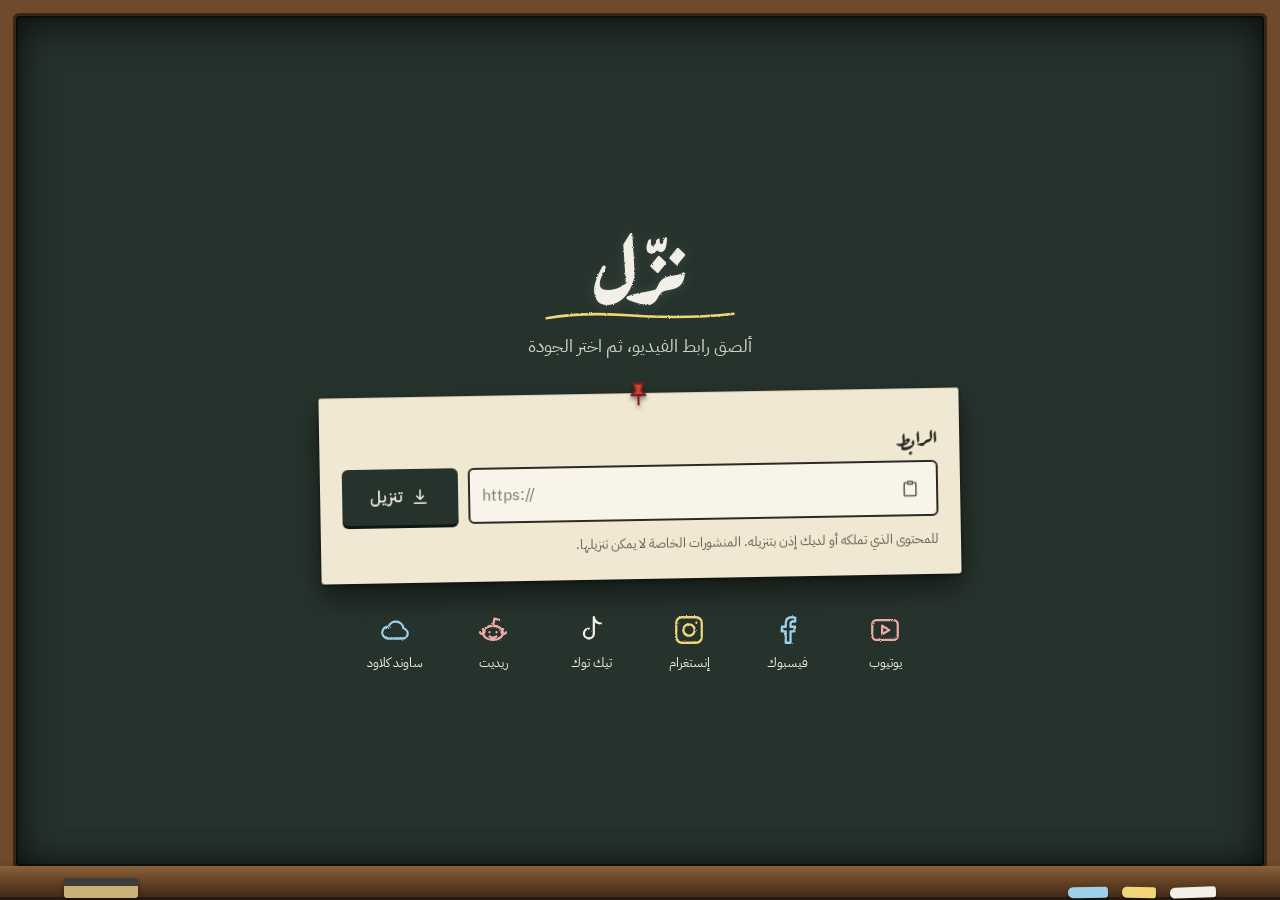
==== public/index.html @ b2c4bce6 "Sync from s - 2026-10-19 12:23:17" ====
<!doctype html>
<html lang="ar" dir="rtl">
<head>
  <meta charset="utf-8">
  <meta name="viewport" content="width=device-width, initial-scale=1, viewport-fit=cover">
  <meta name="theme-color" content="#4a3220">
  <meta name="description" content="ألصق رابط الفيديو واختر الجودة ثم نزّله">
  <title>نزّل — تنزيل الفيديو والصوت من الرابط</title>
  <link rel="preconnect" href="https://fonts.googleapis.com">
  <link rel="preconnect" href="https://fonts.gstatic.com" crossorigin>
  <link rel="stylesheet" href="https://fonts.googleapis.com/css2?family=Aref+Ruqaa:wght@400;700&family=IBM+Plex+Sans+Arabic:wght@400;500;600&display=swap">
  <style>
    :root{
      --wood:#6f4a2b; --wood-dark:#3b2616;
      --slate:#26322c;
      --chalk:#f1efe6; --chalk-dim:#cfd3c8; --yellow:#f2d675; --blue:#9fd0ea; --pink:#f0aaa4;
      --paper:#f0e8d2; --paper-edge:#d9cdb0; --ink:#2b2a24; --ink-soft:#5d5a4d; --rule:#a9c3d6; --margin:#d98b82;
      --title:"Aref Ruqaa","Noto Naskh Arabic","Segoe UI",serif;
      --ui:"IBM Plex Sans Arabic","Segoe UI",Tahoma,system-ui,sans-serif;
    }
    *{box-sizing:border-box}
    html{-webkit-text-size-adjust:100%;overflow-x:clip}
    body{margin:0;max-width:100%;overflow-x:clip;min-height:100vh;min-height:100dvh;color:var(--chalk);font-family:var(--ui);
      background:var(--wood) url(/img/wood.jpg) center/800px repeat;
      padding:env(safe-area-inset-top) env(safe-area-inset-right) env(safe-area-inset-bottom) env(safe-area-inset-left)}
    button,input{font:inherit;color:inherit}
    .ic{width:1.25em;height:1.25em;flex:none;fill:none;stroke:currentColor;stroke-width:1.8;stroke-linecap:round;stroke-linejoin:round}
    .rough{filter:url(#chalk)}
    :focus-visible{outline:3px solid var(--blue);outline-offset:2px}

    /* ---------- the physical board ---------- */
    .frame{display:grid;grid-template-rows:1fr auto;min-height:100vh;min-height:100dvh;padding:16px 16px 0}
    .board{position:relative;display:grid;place-items:center;padding:clamp(24px,5vw,56px) 16px;overflow:hidden;
      border-radius:3px;background:#26322c url(/img/board.jpg) center/cover no-repeat;
      box-shadow:inset 0 0 0 2px rgba(0,0,0,.45),inset 0 10px 40px rgba(0,0,0,.55),inset 0 -6px 30px rgba(0,0,0,.35),0 0 0 3px var(--wood-dark);
      animation:board-in .6s ease-out both}
    .tray{position:relative;display:flex;align-items:flex-end;gap:14px;height:34px;margin:0 -16px;padding:0 5vw 2px;
      background:linear-gradient(#8a6039,#5d3d22 55%,#3b2616),url(/img/wood.jpg);background-blend-mode:multiply;
      box-shadow:0 -3px 0 rgba(0,0,0,.35) inset,0 6px 14px rgba(0,0,0,.45)}
    .chalk-stick{width:46px;height:11px;border-radius:5px 3px 3px 5px;transform:rotate(-2deg);box-shadow:0 2px 3px rgba(0,0,0,.5)}
    .chalk-stick:nth-child(1){background:var(--chalk)} .chalk-stick:nth-child(2){background:var(--yellow);width:34px;transform:rotate(1.5deg)}
    .chalk-stick:nth-child(3){background:var(--blue);width:40px;transform:rotate(-1deg)}
    .eraser{margin-inline-start:auto;width:74px;height:20px;border-radius:3px;background:linear-gradient(#3d3d3a 0 38%,#c9b27a 38%);box-shadow:0 3px 4px rgba(0,0,0,.5)}

    .stage{width:min(760px,100%);display:grid;justify-items:center;gap:clamp(22px,4vw,34px)}

    /* ---------- title: the one orchestrated moment ---------- */
    .title{margin:0;text-align:center;font:700 clamp(54px,11vw,92px)/1.1 var(--title);color:var(--chalk);
      text-shadow:0 0 1px rgba(255,255,255,.6),0 0 14px rgba(241,239,230,.12);animation:board-in .5s .2s ease-out both}
    .underline{display:block;width:min(300px,64%);height:18px;margin:-4px auto 0;color:var(--yellow);overflow:visible}
    .underline path{fill:none;stroke:currentColor;stroke-width:4;stroke-linecap:round;stroke-dasharray:340;stroke-dashoffset:340;animation:write 1s .75s cubic-bezier(.5,0,.2,1) forwards}
    .tagline{margin:6px 0 0;text-align:center;color:var(--chalk-dim);font-size:clamp(15px,2.4vw,18px)}

    /* ---------- index card with the input ---------- */
    .card{position:relative;width:min(640px,100%);padding:30px 22px 24px;color:var(--ink);transform:rotate(-1deg);
      background:var(--paper);
      border-radius:3px;box-shadow:0 1px 0 var(--paper-edge) inset,0 14px 28px rgba(0,0,0,.5),0 2px 4px rgba(0,0,0,.4);
      animation:drop .8s 1.05s cubic-bezier(.2,.9,.3,1.15) both}
    .pin{position:absolute;top:-13px;inset-inline-start:50%;margin-inline-start:-14px;width:28px;height:28px;color:#c9423a;
      filter:drop-shadow(0 3px 2px rgba(0,0,0,.45))}
    .pin .ic{width:28px;height:28px;fill:currentColor;stroke:#7a1f1a}
    .card label{display:block;margin:0 0 8px;font:700 22px var(--title);color:var(--ink)}
    .bar{display:flex;gap:10px;align-items:flex-end}
    .bar .grow{flex:1;min-width:0}
    .field{display:flex;min-width:0;align-items:center;gap:4px;padding:0 6px 0 4px;border:2px solid var(--ink);border-radius:6px;background:rgba(255,255,255,.55)}
    .field:focus-within{border-color:#1d6fa5;box-shadow:0 0 0 3px rgba(29,111,165,.25)}
    .bar[data-state="error"] .field{border-color:#b3261e}
    input{flex:1;min-width:0;height:52px;padding:0 8px;border:0;outline:0;background:transparent;color:var(--ink);direction:ltr;text-align:left;font-size:16px}
    input:focus-visible{outline:0}
    input::placeholder{color:#7b7664}
    .icon-btn{display:grid;place-items:center;width:40px;height:40px;border:0;border-radius:6px;background:transparent;color:var(--ink-soft);cursor:pointer}
    .icon-btn:hover{background:rgba(0,0,0,.08);color:var(--ink)}
    .go{display:inline-flex;align-items:center;justify-content:center;gap:8px;min-width:116px;height:56px;padding:0 20px;border:0;border-radius:6px;cursor:pointer;
      background:var(--slate);color:var(--chalk);font-weight:600;font-size:16px;box-shadow:0 3px 0 #0f1713;transition:transform .12s,box-shadow .12s}
    .go:hover{background:#2f3f37}
    .go:active{transform:translateY(2px);box-shadow:0 1px 0 #0f1713}
    .go:disabled{cursor:progress;opacity:.85}
    .dots{display:inline-flex;gap:4px}
    .dots i{width:6px;height:6px;border-radius:50%;background:currentColor;animation:blink 1s infinite}
    .dots i:nth-child(2){animation-delay:.15s} .dots i:nth-child(3){animation-delay:.3s}
    .vh{position:absolute;width:1px;height:1px;overflow:hidden;clip:rect(0 0 0 0);white-space:nowrap}
    .hint{margin:12px 0 0;color:var(--ink-soft);font-size:13px;line-height:1.7}

    /* ---------- supported sites, drawn in chalk ---------- */
    .sites{display:flex;flex-wrap:wrap;justify-content:center;gap:10px 22px;margin:0;padding:0;list-style:none;animation:board-in .6s 1.5s ease-out both}
    .sites li{display:grid;justify-items:center;gap:6px;width:76px;color:var(--chalk);font-size:13px}
    .sites .ic{width:34px;height:34px;stroke-width:1.6}
    .sites li:nth-child(1) .ic{color:var(--pink)} .sites li:nth-child(2) .ic{color:var(--blue)} .sites li:nth-child(3) .ic{color:var(--yellow)}
    .sites li:nth-child(4) .ic{color:var(--chalk)} .sites li:nth-child(5) .ic{color:var(--pink)} .sites li:nth-child(6) .ic{color:var(--blue)}

    /* ---------- popup ---------- */
    dialog{width:min(560px,calc(100vw - 24px));max-height:calc(100dvh - 24px);padding:0;border:0;background:transparent;color:var(--ink);overflow:visible}
    dialog::backdrop{background:rgba(8,12,10,.66);backdrop-filter:blur(3px)}
    dialog[open] .sheet{animation:sheet-in .38s cubic-bezier(.2,.9,.3,1.15) both}
    .sheet{position:relative;max-height:calc(100dvh - 24px);overflow:auto;padding:26px 22px 20px;border-radius:3px;transform:rotate(-.5deg);
      background:var(--paper);box-shadow:0 22px 50px rgba(0,0,0,.6),0 2px 4px rgba(0,0,0,.4)}
    .sheet::before{content:"";position:absolute;top:-11px;inset-inline-start:50%;width:96px;height:24px;margin-inline-start:-48px;transform:rotate(-2deg);
      background:rgba(224,214,168,.78);box-shadow:0 1px 2px rgba(0,0,0,.25)}
    .sheet-head{display:flex;align-items:flex-start;gap:12px;margin-bottom:14px}
    .badge{display:grid;place-items:center;flex:none;width:44px;height:44px;border-radius:50%;border:2px solid var(--ink);color:var(--ink)}
    .badge .ic{width:24px;height:24px}
    [data-tone="error"] .badge{border-color:#b3261e;color:#b3261e}
    [data-tone="ok"] .badge{border-color:#2d6a3d;color:#2d6a3d}
    .sheet-title{flex:1;min-width:0}
    .sheet-title h2{margin:0;font:700 24px/1.35 var(--title);overflow-wrap:anywhere}
    .sheet-title p{margin:2px 0 0;color:var(--ink-soft);font-size:13px;line-height:1.6;overflow-wrap:anywhere}
    .close{margin-inline-start:auto}
    .photo{display:flex;gap:14px;align-items:center;margin:0 0 16px;padding:8px;background:#fff;border-radius:2px;box-shadow:0 3px 8px rgba(0,0,0,.3);transform:rotate(.8deg)}
    .photo img{width:112px;aspect-ratio:16/9;object-fit:cover;background:#ddd}
    .photo span{font-size:14px;line-height:1.5;overflow-wrap:anywhere}
    .group{margin:14px 0 6px;font:700 17px var(--title);color:var(--ink-soft)}
    .list{display:grid;gap:8px;margin:0;padding:0;list-style:none}
    .row{display:flex;align-items:center;gap:12px;width:100%;padding:10px 12px;border:2px solid var(--ink);border-radius:6px;background:rgba(255,255,255,.55);color:var(--ink);text-align:start;cursor:pointer;transition:transform .12s,background .12s}
    .row:active{background:#fff}
    @media (hover:hover){.row:hover{background:#fff;transform:translateX(-3px)}}
    .row .ic{width:22px;height:22px}
    .row b{font-size:16px;font-weight:600}
    .row small{display:flex;flex-wrap:wrap;gap:2px 12px;margin-top:2px;color:var(--ink-soft);font-size:12.5px}
    .row .grow{flex:1;min-width:0}
    details summary{margin:14px 0 6px;font:700 17px var(--title);color:var(--ink-soft);cursor:pointer}
    .stats{display:flex;flex-wrap:wrap;gap:6px 18px;margin:0 0 16px;color:var(--ink-soft);font-size:14px}
    .actions{display:flex;flex-wrap:wrap;gap:10px;margin-top:16px}
    .btn{display:inline-flex;align-items:center;justify-content:center;gap:8px;min-height:46px;padding:0 20px;border:2px solid var(--ink);border-radius:6px;background:transparent;color:var(--ink);font-weight:600;cursor:pointer}
    .btn:hover{background:rgba(0,0,0,.07)}
    .btn.primary{background:var(--slate);border-color:var(--slate);color:var(--chalk);box-shadow:0 3px 0 #0f1713}
    .btn.primary:hover{background:#2f3f37}
    .notice{margin:0;padding:10px 12px;border-right:4px solid #b3261e;background:rgba(179,38,30,.08);font-size:14px;line-height:1.7}
    .diag{margin:12px 0 0;padding:0;list-style:none;display:grid;gap:4px;font-size:13px;color:var(--ink-soft)}
    .diag li{display:flex;justify-content:space-between;gap:12px;padding:4px 0;border-bottom:1px dashed var(--paper-edge)}
    .meta{margin:12px 0 0;color:var(--ink-soft);font-size:12px;direction:ltr;text-align:start;overflow-wrap:anywhere}
    .track{height:16px;margin:8px 0 6px;border:2px solid var(--ink);border-radius:8px;overflow:hidden;background:rgba(255,255,255,.5)}
    .fill{height:100%;width:0;background:var(--ink);transition:width .15s linear}
    .track[data-indeterminate="true"] .fill{width:36%;animation:slide 1.1s ease-in-out infinite}
    .progress-text{display:flex;justify-content:space-between;color:var(--ink-soft);font-size:13px}

    @keyframes board-in{from{opacity:0}to{opacity:1}}
    @keyframes write{to{stroke-dashoffset:0}}
    @keyframes drop{0%{opacity:0;transform:translateY(-70px) rotate(-5deg)}100%{opacity:1;transform:rotate(-1deg)}}
    @keyframes sheet-in{0%{opacity:0;transform:translateY(-30px) rotate(-3deg)}100%{opacity:1;transform:rotate(-.5deg)}}
    @keyframes sheet-in-flat{0%{opacity:0;transform:translateY(-24px)}100%{opacity:1;transform:none}}
    @keyframes blink{0%,80%,100%{opacity:.25}40%{opacity:1}}
    @keyframes slide{0%{transform:translateX(160%)}100%{transform:translateX(-160%)}}

    @media (max-width:560px){
      .frame{padding:8px 8px 0}.tray{margin:0 -8px;height:28px}
      .card{padding:26px 14px 18px}.bar{flex-direction:column;align-items:stretch}
      .sites li{width:64px;font-size:12px}.sites .ic{width:30px;height:30px}
      .photo{flex-direction:column;align-items:stretch}.photo img{width:100%}
      .sheet{padding:24px 14px 16px;transform:none;animation-name:sheet-in-flat!important}
      .card,.photo{transform:none}
      @keyframes drop-flat{0%{opacity:0;transform:translateY(-50px)}100%{opacity:1;transform:none}}
      .card{animation-name:drop-flat}
    }
    @media (prefers-reduced-motion:reduce){
      *,*::before,*::after{animation-duration:.001ms!important;animation-delay:0s!important;animation-iteration-count:1!important;transition:none!important}
      .underline path{stroke-dashoffset:0}
    }
  </style>
</head>
<body>
  <svg width="0" height="0" style="position:absolute" aria-hidden="true" focusable="false">
    <defs>
      <filter id="chalk" x="-5%" y="-5%" width="110%" height="110%">
        <feTurbulence type="fractalNoise" baseFrequency=".9" numOctaves="2" seed="4" result="n"/>
        <feDisplacementMap in="SourceGraphic" in2="n" scale="2.2"/>
      </filter>
      <symbol id="i-download" viewBox="0 0 24 24"><path d="M12 4v11m0 0-4-4m4 4 4-4M5 19.5h14"/></symbol>
      <symbol id="i-close" viewBox="0 0 24 24"><path d="M6 6l12 12M18 6 6 18"/></symbol>
      <symbol id="i-paste" viewBox="0 0 24 24"><path d="M9 4h6v3H9zM7 5.5H6a1 1 0 0 0-1 1V20a1 1 0 0 0 1 1h12a1 1 0 0 0 1-1V6.5a1 1 0 0 0-1-1h-1"/></symbol>
      <symbol id="i-play" viewBox="0 0 24 24"><path d="M8 5.5v13l11-6.5z"/></symbol>
      <symbol id="i-music" viewBox="0 0 24 24"><path d="M9 18V6l10-2v12M9 18a3 3 0 1 1-3-3 3 3 0 0 1 3 3zM19 16a3 3 0 1 1-3-3 3 3 0 0 1 3 3z"/></symbol>
      <symbol id="i-mute" viewBox="0 0 24 24"><path d="M4 9v6h4l5 4V5L8 9zM17 9l4 6M21 9l-4 6"/></symbol>
      <symbol id="i-warn" viewBox="0 0 24 24"><path d="M12 4 21.5 20h-19zM12 10v4.5M12 17.4v.1"/></symbol>
      <symbol id="i-retry" viewBox="0 0 24 24"><path d="M20 11a8 8 0 1 0-2.3 5.7M20 5v6h-6"/></symbol>
      <symbol id="i-check" viewBox="0 0 24 24"><path d="m5 12.5 4.5 4.5L19 7.5"/></symbol>
      <symbol id="i-pin" viewBox="0 0 24 24"><path d="M8 3h8l-1.4 6.2L18 13H6l3.4-3.8zM12 13v8"/></symbol>
      <symbol id="i-file" viewBox="0 0 24 24"><path d="M7 3h7l5 5v13H7zM14 3v5h5"/></symbol>
      <symbol id="i-youtube" viewBox="0 0 24 24"><path d="M3 8a3 3 0 0 1 3-3h12a3 3 0 0 1 3 3v8a3 3 0 0 1-3 3H6a3 3 0 0 1-3-3zM10 9l5 3-5 3z"/></symbol>
      <symbol id="i-facebook" viewBox="0 0 24 24"><path d="M14.5 21v-8h2.7l.5-3.3h-3.2V7.7c0-1 .4-1.7 1.8-1.7h1.5V3.2A19 19 0 0 0 15.4 3c-2.6 0-4.3 1.6-4.3 4.4v2.3H8.3V13h2.8v8z"/></symbol>
      <symbol id="i-instagram" viewBox="0 0 24 24"><path d="M7 3h10a4 4 0 0 1 4 4v10a4 4 0 0 1-4 4H7a4 4 0 0 1-4-4V7a4 4 0 0 1 4-4zM12 8a4 4 0 1 0 .01 0zM17.2 6.8v.1"/></symbol>
      <symbol id="i-tiktok" viewBox="0 0 24 24"><path d="M14 3v11.5a3.5 3.5 0 1 1-3.5-3.5M14 3c.4 2.6 2 4.2 5 4.5"/></symbol>
      <symbol id="i-reddit" viewBox="0 0 24 24"><path d="M12 9c-4 0-7 2.2-7 5s3 5 7 5 7-2.2 7-5-3-5-7-5zM12 9l1-5 4 1M9.5 13.5v.1M14.5 13.5v.1M9.6 16.6c1.4 1 3.4 1 4.8 0M19.2 11.4a1.7 1.7 0 1 0 2 2.2M4.8 11.4a1.7 1.7 0 1 1-2 2.2"/></symbol>
      <symbol id="i-soundcloud" viewBox="0 0 24 24"><path d="M7 18h10.5a3.5 3.5 0 0 0 .5-6.96A5.5 5.5 0 0 0 7.4 9.6 4.2 4.2 0 0 0 7 18z"/></symbol>
    </defs>
  </svg>

  <div class="frame">
    <main class="board">
      <div class="stage">
        <header>
          <h1 class="title rough">نزّل</h1>
          <svg class="underline rough" viewBox="0 0 300 18" aria-hidden="true"><path d="M4 11c40-7 78-8 120-5 55 4 110 5 172-2"/></svg>
          <p class="tagline">ألصق رابط الفيديو، ثم اختر الجودة</p>
        </header>

        <section class="card" aria-label="إدخال الرابط">
          <span class="pin" aria-hidden="true"><svg class="ic"><use href="#i-pin"/></svg></span>
          <form id="bar" class="bar" autocomplete="off" novalidate>
            <div class="grow">
              <label for="url">الرابط</label>
              <div class="field">
                <button id="paste" class="icon-btn" type="button" aria-label="لصق من الحافظة"><svg class="ic"><use href="#i-paste"/></svg></button>
                <input id="url" name="url" type="url" inputmode="url" dir="ltr" placeholder="https://" aria-describedby="hint" required>
              </div>
            </div>
            <button id="submit" class="go" type="submit"><svg class="ic" aria-hidden="true"><use href="#i-download"/></svg><span id="submit-text">تنزيل</span></button>
          </form>
          <p class="hint" id="hint">للمحتوى الذي تملكه أو لديك إذن بتنزيله. المنشورات الخاصة لا يمكن تنزيلها.</p>
        </section>

        <ul class="sites" aria-label="المواقع المدعومة">
          <li><svg class="ic rough" aria-hidden="true"><use href="#i-youtube"/></svg>يوتيوب</li>
          <li><svg class="ic rough" aria-hidden="true"><use href="#i-facebook"/></svg>فيسبوك</li>
          <li><svg class="ic rough" aria-hidden="true"><use href="#i-instagram"/></svg>إنستغرام</li>
          <li><svg class="ic rough" aria-hidden="true"><use href="#i-tiktok"/></svg>تيك توك</li>
          <li><svg class="ic rough" aria-hidden="true"><use href="#i-reddit"/></svg>ريديت</li>
          <li><svg class="ic rough" aria-hidden="true"><use href="#i-soundcloud"/></svg>ساوند كلاود</li>
        </ul>
      </div>
    </main>
    <div class="tray" aria-hidden="true"><i class="chalk-stick"></i><i class="chalk-stick"></i><i class="chalk-stick"></i><i class="eraser"></i></div>
  </div>

  <dialog id="dlg" aria-labelledby="dlg-title">
    <div class="sheet" id="view" data-tone=""></div>
  </dialog>

  <script>
  (()=>{
    const $=s=>document.querySelector(s);
    const bar=$('#bar'),input=$('#url'),submit=$('#submit'),submitText=$('#submit-text'),pasteBtn=$('#paste'),dlg=$('#dlg'),view=$('#view');
    const MAX_BLOB=150*1024*1024;
    let currentDownload=null,lastAction=null;

    const esc=v=>String(v??'').replace(/[&<>"']/g,c=>({'&':'&amp;','<':'&lt;','>':'&gt;','"':'&quot;',"'":'&#39;'}[c]));
    const ic=(name,extra='')=>`<svg class="ic ${extra}" aria-hidden="true"><use href="#i-${name}"/></svg>`;
    const ar=n=>new Intl.NumberFormat('ar-EG').format(n);
    const bytes=n=>{if(!n)return'';const u=['بايت','ك.ب','م.ب','ج.ب'];let i=0,v=n;while(v>=1024&&i<3){v/=1024;i++}return ar(+v.toFixed(i>1?1:0))+' '+u[i]};
    const clock=s=>{if(!s)return'';const m=Math.floor(s/60),r=Math.round(s%60);return ar(m)+':'+ar(r).padStart(2,'٠')};

    const youtubeHost=/^(?:www\.|m\.|music\.)?(?:youtube\.com|youtu\.be|youtube-nocookie\.com)$/i;
    const isYoutube=v=>{try{return youtubeHost.test(new URL(v).hostname)}catch{return false}};
    const findUrl=raw=>{const m=String(raw).match(/https?:\/\/[^\s<>"']+/i);return m?m[0].replace(/[.,;)!?]+$/,''):String(raw).trim()};

    const REASONS={timeout:'انتهت المهلة',unreachable:'تعذر الاتصال',empty:'لم يرجع أي صيغة',bad_response:'ردّ غير مفهوم',error:'خطأ داخلي',not_configured:'غير مفعّل'};
    const reasonText=r=>REASONS[r]||(/^http_(\d+)/.test(r)?'أعاد الخطأ '+r.slice(5):r);

    class Fail extends Error{constructor(o){super(o.message);Object.assign(this,o)}}
    const failFrom=(response,data)=>{
      const e=(data&&data.error)||{};
      return new Fail({code:e.code||'http_'+response.status,message:e.message||'تعذر إكمال الطلب.',status:response.status,
        retryable:e.retryable??response.status>=500,details:e.details,requestId:(data&&data.request_id)||response.headers.get('x-request-id')||'',
        retryAfter:Number(response.headers.get('retry-after'))||0});
    };
    const networkFail=err=>new Fail({code:err&&err.name==='AbortError'?'client_timeout':'network',status:0,retryable:true,
      message:err&&err.name==='AbortError'?'استغرق الخادم وقتًا أطول من المسموح.':'تعذر الاتصال بالخادم؛ تحقق من الإنترنت.'});

    const getJson=async(url,ms=14000)=>{
      const ctl=new AbortController(),timer=setTimeout(()=>ctl.abort(),ms);
      try{
        let response;
        try{response=await fetch(url,{headers:{Accept:'application/json'},signal:ctl.signal})}catch(err){throw networkFail(err)}
        const data=await response.json().catch(()=>null);
        if(!response.ok||!data||data.ok===false)throw failFrom(response,data);
        return data;
      }finally{clearTimeout(timer)}
    };
    /* one automatic retry for transient provider failures (502/503/504) */
    const getJsonRetry=async url=>{
      const t0=Date.now();
      try{return await getJson(url)}
      catch(err){
        if(!(err instanceof Fail)||!err.retryable||![502,503,504].includes(err.status)||Date.now()-t0>7000)throw err;
        await new Promise(r=>setTimeout(r,Math.min(Math.max(err.retryAfter,1),3)*1000));
        return getJson(url+(url.includes('?')?'&':'?')+'fresh=1');
      }
    };

    /* ---------- popup views ---------- */
    const head=(icon,title,sub)=>`<div class="sheet-head"><span class="badge">${ic(icon)}</span><div class="sheet-title"><h2 id="dlg-title">${esc(title)}</h2>${sub?`<p>${sub}</p>`:''}</div><button class="icon-btn close" type="button" data-close aria-label="إغلاق">${ic('close')}</button></div>`;
    const open=(html,tone='')=>{view.dataset.tone=tone;view.innerHTML=html;if(!dlg.open)dlg.showModal();
      const first=view.querySelector('[data-autofocus]')||view.querySelector('.close');first&&first.focus({preventScroll:true})};
    const closeAll=()=>{if(currentDownload){currentDownload.abort();currentDownload=null}if(dlg.open)dlg.close()};
    dlg.addEventListener('click',e=>{if(e.target===dlg)closeAll()});
    dlg.addEventListener('cancel',()=>{if(currentDownload){currentDownload.abort();currentDownload=null}});
    view.addEventListener('click',e=>{if(e.target.closest('[data-close]'))closeAll()});

    const setBusy=(busy,label)=>{
      submit.disabled=busy;bar.dataset.state=busy?'loading':'idle';
      submitText.innerHTML=busy?`<span class="dots" aria-hidden="true"><i></i><i></i><i></i></span><span class="vh">${esc(label||'جارٍ الجلب')}</span>`:'تنزيل';
    };

    const formatRow=f=>{
      const audio=f.kind==='audio',mute=f.kind==='video';
      const type=(f.mimeType||'').split('/')[1]||'';
      const hasQ=f.quality&&f.quality!=='—'&&f.quality!=='صوت';
      const level={low:'منخفضة',medium:'متوسطة',high:'عالية',tiny:'منخفضة جدًا'};
      const q=level[String(f.quality).toLowerCase()]||f.quality;
      const label=audio?'صوت'+(hasQ?' '+q:''):(hasQ?q:'فيديو');
      return `<li><button class="row" type="button" data-href="${esc(f.download_url)}" data-name="${esc(f.__name)}">${ic(audio?'music':mute?'mute':'play')}
        <span class="grow"><b>${esc(label)}</b><small>${type?`<span dir="ltr">${esc(type)}</span>`:''}${f.size?`<span>${bytes(f.size)}</span>`:''}${f.bitrate?`<span dir="ltr">${Math.round(f.bitrate/1000)}k</span>`:''}</small></span>${ic('download')}</button></li>`;
    };
    const showFormats=data=>{
      const named=data.formats.map(f=>({...f,__name:data.title}));
      const by=k=>named.filter(f=>f.kind===k);
      const group=(title,items)=>items.length?`<h3 class="group">${title}</h3><ul class="list">${items.map(formatRow).join('')}</ul>`:'';
      const mute=by('video');
      open(head('youtube',data.title||'اختر الجودة','اضغط على الصيغة لبدء التنزيل')+
        `<div class="photo"><img src="${esc(data.thumbnail||'')}" alt="" onerror="this.style.display='none'">${data.duration?`<span>المدة ${clock(data.duration)}</span>`:''}</div>`+
        group('فيديو مع صوت',by('progressive'))+group('صوت فقط',by('audio'))+
        (mute.length?`<details><summary>فيديو بدون صوت (${ar(mute.length)})</summary><ul class="list">${mute.map(formatRow).join('')}</ul></details>`:''));
      view.querySelectorAll('.row').forEach(b=>b.addEventListener('click',()=>startDownload(b.dataset.href,b.dataset.name)));
      const firstRow=view.querySelector('.row');if(firstRow)firstRow.focus({preventScroll:true});
    };
    const showResult=data=>{
      open(head('file',data.title||'الملف جاهز',esc(data.site||''))+
        `<p class="stats">${data.size?`<span>الحجم ${bytes(data.size)}</span>`:''}${data.duration?`<span>المدة ${clock(data.duration)}</span>`:''}${data.ext?`<span dir="ltr">${esc(data.ext)}</span>`:''}</p>`+
        `<div class="actions"><button class="btn primary" type="button" id="go-download" data-autofocus>${ic('download')}تنزيل الملف</button><button class="btn" type="button" data-close>إلغاء</button></div>`);
      $('#go-download').addEventListener('click',()=>startDownload(data.download,data.title||'download'));
    };
    const showError=(err,retry)=>{
      const providers=err.details&&Array.isArray(err.details.providers)?err.details.providers:null;
      const outage=providers?`<ul class="diag" aria-label="حالة المزودين">${providers.map(p=>`<li><span dir="ltr">${esc(p.provider)}</span><span>${esc(reasonText(p.reason))}</span></li>`).join('')}</ul>`:'';
      open(head('warn','تعذر إكمال العملية')+
        `<p class="notice" role="alert">${esc(err.message)}</p>${outage}`+
        `<div class="actions">${err.retryable&&retry?`<button class="btn primary" type="button" id="retry" data-autofocus>${ic('retry')}أعد المحاولة</button>`:''}<button class="btn" type="button" data-close>إغلاق</button></div>`+
        `<p class="meta">${esc(err.code)}${err.status?' / HTTP '+err.status:''}${err.requestId?' / '+esc(err.requestId):''}</p>`,'error');
      const r=$('#retry');r&&r.addEventListener('click',retry);
    };
    const showProgress=name=>{
      open(head('download','جارٍ التنزيل',esc(name))+
        `<div class="track" data-indeterminate="true" id="track"><div class="fill" id="fill"></div></div><div class="progress-text"><span id="ptext">بدء الاتصال…</span><span id="ppct"></span></div>`+
        `<div class="actions"><button class="btn" type="button" data-close>إلغاء التنزيل</button></div>`);
    };
    const showDone=(name,note)=>open(head('check','اكتمل التنزيل',esc(note||name))+`<div class="actions"><button class="btn primary" type="button" data-close data-autofocus>تم</button></div>`,'ok');

    /* ---------- download with progress ---------- */
    const nameFrom=(cd,fallback)=>{
      if(!cd)return fallback;
      const star=cd.match(/filename\*=UTF-8''([^;]+)/i);
      if(star){try{return decodeURIComponent(star[1])}catch{}}
      const plain=cd.match(/filename="?([^";]+)"?/i);return plain?plain[1]:fallback;
    };
    const saveBlob=(blob,name)=>{const a=document.createElement('a');a.href=URL.createObjectURL(blob);a.download=name;document.body.append(a);a.click();a.remove();setTimeout(()=>URL.revokeObjectURL(a.href),15000)};
    async function startDownload(href,title){
      lastAction=()=>startDownload(href,title);
      const ctl=new AbortController();currentDownload=ctl;showProgress(title);
      try{
        let response;
        try{response=await fetch(href,{signal:ctl.signal})}catch(err){if(err.name==='AbortError')return;throw networkFail(err)}
        if(!response.ok){const data=await response.json().catch(()=>null);throw failFrom(response,data)}
        const total=Number(response.headers.get('content-length'))||0;
        const name=nameFrom(response.headers.get('content-disposition'),title+'.mp4');
        if(total>MAX_BLOB||!response.body){ctl.abort();currentDownload=null;
          const a=document.createElement('a');a.href=href;a.download=name;document.body.append(a);a.click();a.remove();
          showDone(name,'بدأ المتصفح التنزيل لأن الملف كبير');return}
        const track=$('#track'),fill=$('#fill'),ptext=$('#ptext'),ppct=$('#ppct');
        if(total)track.dataset.indeterminate='false';
        const reader=response.body.getReader(),chunks=[];let got=0;
        for(;;){
          const part=await reader.read();if(part.done)break;
          chunks.push(part.value);got+=part.value.length;
          ptext.textContent=bytes(got)+(total?' من '+bytes(total):'');
          if(total){const p=Math.min(100,Math.round(got*100/total));fill.style.width=p+'%';ppct.textContent=ar(p)+'٪'}
        }
        saveBlob(new Blob(chunks,{type:response.headers.get('content-type')||'application/octet-stream'}),name);
        currentDownload=null;showDone(name);
      }catch(err){
        currentDownload=null;
        if(err&&err.name==='AbortError')return;
        showError(err instanceof Fail?err:networkFail(err),()=>lastAction&&lastAction());
      }
    }

    /* ---------- submit flow ---------- */
    async function run(){
      const value=findUrl(input.value);if(!value){input.focus();return}
      lastAction=run;setBusy(true);
      try{
        const data=isYoutube(value)
          ?await getJsonRetry('/api/v1/youtube/formats?url='+encodeURIComponent(value))
          :await getJsonRetry('/api/v1/resolve?url='+encodeURIComponent(value));
        setBusy(false);
        isYoutube(value)?showFormats(data):showResult(data);
      }catch(err){
        setBusy(false);bar.dataset.state='error';
        showError(err instanceof Fail?err:networkFail(err),run);
      }
    }
    bar.addEventListener('submit',e=>{e.preventDefault();run()});
    input.addEventListener('input',()=>{if(bar.dataset.state==='error')bar.dataset.state='idle'});
    dlg.addEventListener('close',()=>{if(bar.dataset.state!=='error')bar.dataset.state='idle'});
    pasteBtn.addEventListener('click',async()=>{
      try{const text=await navigator.clipboard.readText();if(text){input.value=text.trim();input.focus()}}catch{input.focus()}
    });

    const preset=new URLSearchParams(location.search).get('url');
    if(preset){input.value=preset;run()}
    else if(matchMedia('(pointer:fine)').matches){setTimeout(()=>input.focus({preventScroll:true}),1200)}
  })();
  </script>
</body>
</html>
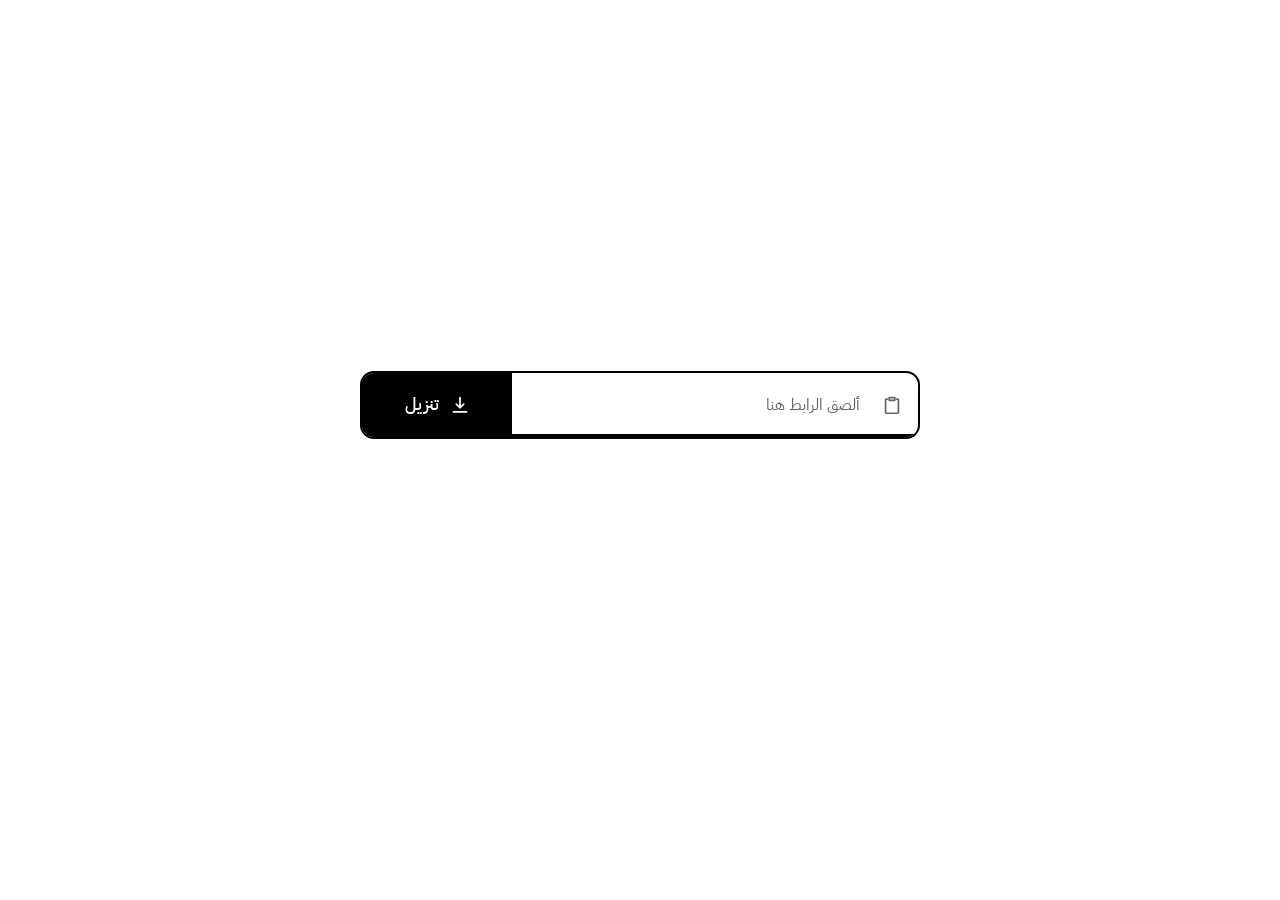
==== commit 7400ba12: "Sync from s - 2026-10-19 14:14:20" ====
--- a/public/index.html
+++ b/public/index.html
@@ -3,223 +3,145 @@
 <head>
   <meta charset="utf-8">
   <meta name="viewport" content="width=device-width, initial-scale=1, viewport-fit=cover">
-  <meta name="theme-color" content="#4a3220">
+  <meta name="color-scheme" content="light dark">
+  <meta name="theme-color" content="#ffffff" media="(prefers-color-scheme: light)">
+  <meta name="theme-color" content="#000000" media="(prefers-color-scheme: dark)">
   <meta name="description" content="ألصق رابط الفيديو واختر الجودة ثم نزّله">
-  <title>نزّل — تنزيل الفيديو والصوت من الرابط</title>
+  <title>نزّل</title>
   <link rel="preconnect" href="https://fonts.googleapis.com">
   <link rel="preconnect" href="https://fonts.gstatic.com" crossorigin>
-  <link rel="stylesheet" href="https://fonts.googleapis.com/css2?family=Aref+Ruqaa:wght@400;700&family=IBM+Plex+Sans+Arabic:wght@400;500;600&display=swap">
+  <link rel="stylesheet" href="https://fonts.googleapis.com/css2?family=IBM+Plex+Sans+Arabic:wght@400;500;600&display=swap">
   <style>
     :root{
-      --wood:#6f4a2b; --wood-dark:#3b2616;
-      --slate:#26322c;
-      --chalk:#f1efe6; --chalk-dim:#cfd3c8; --yellow:#f2d675; --blue:#9fd0ea; --pink:#f0aaa4;
-      --paper:#f0e8d2; --paper-edge:#d9cdb0; --ink:#2b2a24; --ink-soft:#5d5a4d; --rule:#a9c3d6; --margin:#d98b82;
-      --title:"Aref Ruqaa","Noto Naskh Arabic","Segoe UI",serif;
+      --paper:#fff; --ink:#000; --soft:#666; --line:#dcdcdc; --wash:#f2f2f2; --err:#c4170c;
       --ui:"IBM Plex Sans Arabic","Segoe UI",Tahoma,system-ui,sans-serif;
+      --r:14px;
+    }
+    @media (prefers-color-scheme:dark){
+      :root{--paper:#000; --ink:#fff; --soft:#9b9b9b; --line:#2b2b2b; --wash:#151515; --err:#ff6b5e}
     }
     *{box-sizing:border-box}
-    html{-webkit-text-size-adjust:100%;overflow-x:clip}
-    body{margin:0;max-width:100%;overflow-x:clip;min-height:100vh;min-height:100dvh;color:var(--chalk);font-family:var(--ui);
-      background:var(--wood) url(/img/wood.jpg) center/800px repeat;
-      padding:env(safe-area-inset-top) env(safe-area-inset-right) env(safe-area-inset-bottom) env(safe-area-inset-left)}
+    html{-webkit-text-size-adjust:100%;background:var(--paper)}
+    body{margin:0;min-height:100vh;min-height:100dvh;display:flex;flex-direction:column;justify-content:center;align-items:stretch;
+      background:var(--paper);color:var(--ink);font-family:var(--ui);line-height:1.5;
+      padding:max(20px,env(safe-area-inset-top)) max(16px,env(safe-area-inset-right)) max(20px,env(safe-area-inset-bottom)) max(16px,env(safe-area-inset-left))}
     button,input{font:inherit;color:inherit}
-    .ic{width:1.25em;height:1.25em;flex:none;fill:none;stroke:currentColor;stroke-width:1.8;stroke-linecap:round;stroke-linejoin:round}
-    .rough{filter:url(#chalk)}
-    :focus-visible{outline:3px solid var(--blue);outline-offset:2px}
-
-    /* ---------- the physical board ---------- */
-    .frame{display:grid;grid-template-rows:1fr auto;min-height:100vh;min-height:100dvh;padding:16px 16px 0}
-    .board{position:relative;display:grid;place-items:center;padding:clamp(24px,5vw,56px) 16px;overflow:hidden;
-      border-radius:3px;background:#26322c url(/img/board.jpg) center/cover no-repeat;
-      box-shadow:inset 0 0 0 2px rgba(0,0,0,.45),inset 0 10px 40px rgba(0,0,0,.55),inset 0 -6px 30px rgba(0,0,0,.35),0 0 0 3px var(--wood-dark);
-      animation:board-in .6s ease-out both}
-    .tray{position:relative;display:flex;align-items:flex-end;gap:14px;height:34px;margin:0 -16px;padding:0 5vw 2px;
-      background:linear-gradient(#8a6039,#5d3d22 55%,#3b2616),url(/img/wood.jpg);background-blend-mode:multiply;
-      box-shadow:0 -3px 0 rgba(0,0,0,.35) inset,0 6px 14px rgba(0,0,0,.45)}
-    .chalk-stick{width:46px;height:11px;border-radius:5px 3px 3px 5px;transform:rotate(-2deg);box-shadow:0 2px 3px rgba(0,0,0,.5)}
-    .chalk-stick:nth-child(1){background:var(--chalk)} .chalk-stick:nth-child(2){background:var(--yellow);width:34px;transform:rotate(1.5deg)}
-    .chalk-stick:nth-child(3){background:var(--blue);width:40px;transform:rotate(-1deg)}
-    .eraser{margin-inline-start:auto;width:74px;height:20px;border-radius:3px;background:linear-gradient(#3d3d3a 0 38%,#c9b27a 38%);box-shadow:0 3px 4px rgba(0,0,0,.5)}
-
-    .stage{width:min(760px,100%);display:grid;justify-items:center;gap:clamp(22px,4vw,34px)}
-
-    /* ---------- title: the one orchestrated moment ---------- */
-    .title{margin:0;text-align:center;font:700 clamp(54px,11vw,92px)/1.1 var(--title);color:var(--chalk);
-      text-shadow:0 0 1px rgba(255,255,255,.6),0 0 14px rgba(241,239,230,.12);animation:board-in .5s .2s ease-out both}
-    .underline{display:block;width:min(300px,64%);height:18px;margin:-4px auto 0;color:var(--yellow);overflow:visible}
-    .underline path{fill:none;stroke:currentColor;stroke-width:4;stroke-linecap:round;stroke-dasharray:340;stroke-dashoffset:340;animation:write 1s .75s cubic-bezier(.5,0,.2,1) forwards}
-    .tagline{margin:6px 0 0;text-align:center;color:var(--chalk-dim);font-size:clamp(15px,2.4vw,18px)}
-
-    /* ---------- index card with the input ---------- */
-    .card{position:relative;width:min(640px,100%);padding:30px 22px 24px;color:var(--ink);transform:rotate(-1deg);
-      background:var(--paper);
-      border-radius:3px;box-shadow:0 1px 0 var(--paper-edge) inset,0 14px 28px rgba(0,0,0,.5),0 2px 4px rgba(0,0,0,.4);
-      animation:drop .8s 1.05s cubic-bezier(.2,.9,.3,1.15) both}
-    .pin{position:absolute;top:-13px;inset-inline-start:50%;margin-inline-start:-14px;width:28px;height:28px;color:#c9423a;
-      filter:drop-shadow(0 3px 2px rgba(0,0,0,.45))}
-    .pin .ic{width:28px;height:28px;fill:currentColor;stroke:#7a1f1a}
-    .card label{display:block;margin:0 0 8px;font:700 22px var(--title);color:var(--ink)}
-    .bar{display:flex;gap:10px;align-items:flex-end}
-    .bar .grow{flex:1;min-width:0}
-    .field{display:flex;min-width:0;align-items:center;gap:4px;padding:0 6px 0 4px;border:2px solid var(--ink);border-radius:6px;background:rgba(255,255,255,.55)}
-    .field:focus-within{border-color:#1d6fa5;box-shadow:0 0 0 3px rgba(29,111,165,.25)}
-    .bar[data-state="error"] .field{border-color:#b3261e}
-    input{flex:1;min-width:0;height:52px;padding:0 8px;border:0;outline:0;background:transparent;color:var(--ink);direction:ltr;text-align:left;font-size:16px}
+    .ic{width:22px;height:22px;flex:none;fill:none;stroke:currentColor;stroke-width:1.9;stroke-linecap:round;stroke-linejoin:round}
+    :focus-visible{outline:2px solid var(--ink);outline-offset:3px}
+    .vh{position:absolute;width:1px;height:1px;overflow:hidden;clip:rect(0 0 0 0);white-space:nowrap}
+
+    /* ---------- the bar ---------- */
+    main{width:100%;max-width:560px;margin:0 auto;padding-bottom:10vh;min-width:0}
+    .bar{display:grid;grid-template-columns:minmax(0,1fr);border:2px solid var(--ink);border-radius:var(--r);overflow:hidden;
+      transition:border-color .15s}
+    .bar[data-state="error"]{border-color:var(--err)}
+    .field{display:flex;align-items:center;gap:2px;min-width:0;height:60px;padding-inline:4px 8px}
+    .field:focus-within{box-shadow:inset 0 -3px 0 var(--ink)}
+    input{flex:1;min-width:0;height:100%;padding:0 8px;border:0;outline:0;background:transparent;
+      direction:ltr;text-align:left;font-size:16px;text-overflow:ellipsis}
+    input:placeholder-shown{direction:rtl;text-align:right}
+    input::placeholder{color:var(--soft);opacity:1}
     input:focus-visible{outline:0}
-    input::placeholder{color:#7b7664}
-    .icon-btn{display:grid;place-items:center;width:40px;height:40px;border:0;border-radius:6px;background:transparent;color:var(--ink-soft);cursor:pointer}
-    .icon-btn:hover{background:rgba(0,0,0,.08);color:var(--ink)}
-    .go{display:inline-flex;align-items:center;justify-content:center;gap:8px;min-width:116px;height:56px;padding:0 20px;border:0;border-radius:6px;cursor:pointer;
-      background:var(--slate);color:var(--chalk);font-weight:600;font-size:16px;box-shadow:0 3px 0 #0f1713;transition:transform .12s,box-shadow .12s}
-    .go:hover{background:#2f3f37}
-    .go:active{transform:translateY(2px);box-shadow:0 1px 0 #0f1713}
-    .go:disabled{cursor:progress;opacity:.85}
-    .dots{display:inline-flex;gap:4px}
+    .icon-btn{display:grid;place-items:center;flex:none;width:44px;height:44px;border:0;border-radius:10px;background:transparent;color:var(--soft);cursor:pointer}
+    .icon-btn:hover,.icon-btn:active{background:var(--wash);color:var(--ink)}
+    .go{display:flex;align-items:center;justify-content:center;gap:10px;height:56px;padding:0 24px;border:0;border-top:2px solid var(--ink);
+      background:var(--ink);color:var(--paper);font-weight:600;font-size:17px;cursor:pointer}
+    .go:active{opacity:.85}
+    .go:disabled{cursor:progress}
+    .dots{display:inline-flex;gap:5px}
     .dots i{width:6px;height:6px;border-radius:50%;background:currentColor;animation:blink 1s infinite}
-    .dots i:nth-child(2){animation-delay:.15s} .dots i:nth-child(3){animation-delay:.3s}
-    .vh{position:absolute;width:1px;height:1px;overflow:hidden;clip:rect(0 0 0 0);white-space:nowrap}
-    .hint{margin:12px 0 0;color:var(--ink-soft);font-size:13px;line-height:1.7}
-
-    /* ---------- supported sites, drawn in chalk ---------- */
-    .sites{display:flex;flex-wrap:wrap;justify-content:center;gap:10px 22px;margin:0;padding:0;list-style:none;animation:board-in .6s 1.5s ease-out both}
-    .sites li{display:grid;justify-items:center;gap:6px;width:76px;color:var(--chalk);font-size:13px}
-    .sites .ic{width:34px;height:34px;stroke-width:1.6}
-    .sites li:nth-child(1) .ic{color:var(--pink)} .sites li:nth-child(2) .ic{color:var(--blue)} .sites li:nth-child(3) .ic{color:var(--yellow)}
-    .sites li:nth-child(4) .ic{color:var(--chalk)} .sites li:nth-child(5) .ic{color:var(--pink)} .sites li:nth-child(6) .ic{color:var(--blue)}
-
-    /* ---------- popup ---------- */
-    dialog{width:min(560px,calc(100vw - 24px));max-height:calc(100dvh - 24px);padding:0;border:0;background:transparent;color:var(--ink);overflow:visible}
-    dialog::backdrop{background:rgba(8,12,10,.66);backdrop-filter:blur(3px)}
-    dialog[open] .sheet{animation:sheet-in .38s cubic-bezier(.2,.9,.3,1.15) both}
-    .sheet{position:relative;max-height:calc(100dvh - 24px);overflow:auto;padding:26px 22px 20px;border-radius:3px;transform:rotate(-.5deg);
-      background:var(--paper);box-shadow:0 22px 50px rgba(0,0,0,.6),0 2px 4px rgba(0,0,0,.4)}
-    .sheet::before{content:"";position:absolute;top:-11px;inset-inline-start:50%;width:96px;height:24px;margin-inline-start:-48px;transform:rotate(-2deg);
-      background:rgba(224,214,168,.78);box-shadow:0 1px 2px rgba(0,0,0,.25)}
-    .sheet-head{display:flex;align-items:flex-start;gap:12px;margin-bottom:14px}
-    .badge{display:grid;place-items:center;flex:none;width:44px;height:44px;border-radius:50%;border:2px solid var(--ink);color:var(--ink)}
-    .badge .ic{width:24px;height:24px}
-    [data-tone="error"] .badge{border-color:#b3261e;color:#b3261e}
-    [data-tone="ok"] .badge{border-color:#2d6a3d;color:#2d6a3d}
-    .sheet-title{flex:1;min-width:0}
-    .sheet-title h2{margin:0;font:700 24px/1.35 var(--title);overflow-wrap:anywhere}
-    .sheet-title p{margin:2px 0 0;color:var(--ink-soft);font-size:13px;line-height:1.6;overflow-wrap:anywhere}
-    .close{margin-inline-start:auto}
-    .photo{display:flex;gap:14px;align-items:center;margin:0 0 16px;padding:8px;background:#fff;border-radius:2px;box-shadow:0 3px 8px rgba(0,0,0,.3);transform:rotate(.8deg)}
-    .photo img{width:112px;aspect-ratio:16/9;object-fit:cover;background:#ddd}
-    .photo span{font-size:14px;line-height:1.5;overflow-wrap:anywhere}
-    .group{margin:14px 0 6px;font:700 17px var(--title);color:var(--ink-soft)}
-    .list{display:grid;gap:8px;margin:0;padding:0;list-style:none}
-    .row{display:flex;align-items:center;gap:12px;width:100%;padding:10px 12px;border:2px solid var(--ink);border-radius:6px;background:rgba(255,255,255,.55);color:var(--ink);text-align:start;cursor:pointer;transition:transform .12s,background .12s}
-    .row:active{background:#fff}
-    @media (hover:hover){.row:hover{background:#fff;transform:translateX(-3px)}}
-    .row .ic{width:22px;height:22px}
-    .row b{font-size:16px;font-weight:600}
-    .row small{display:flex;flex-wrap:wrap;gap:2px 12px;margin-top:2px;color:var(--ink-soft);font-size:12.5px}
-    .row .grow{flex:1;min-width:0}
-    details summary{margin:14px 0 6px;font:700 17px var(--title);color:var(--ink-soft);cursor:pointer}
-    .stats{display:flex;flex-wrap:wrap;gap:6px 18px;margin:0 0 16px;color:var(--ink-soft);font-size:14px}
-    .actions{display:flex;flex-wrap:wrap;gap:10px;margin-top:16px}
-    .btn{display:inline-flex;align-items:center;justify-content:center;gap:8px;min-height:46px;padding:0 20px;border:2px solid var(--ink);border-radius:6px;background:transparent;color:var(--ink);font-weight:600;cursor:pointer}
-    .btn:hover{background:rgba(0,0,0,.07)}
-    .btn.primary{background:var(--slate);border-color:var(--slate);color:var(--chalk);box-shadow:0 3px 0 #0f1713}
-    .btn.primary:hover{background:#2f3f37}
-    .notice{margin:0;padding:10px 12px;border-right:4px solid #b3261e;background:rgba(179,38,30,.08);font-size:14px;line-height:1.7}
-    .diag{margin:12px 0 0;padding:0;list-style:none;display:grid;gap:4px;font-size:13px;color:var(--ink-soft)}
-    .diag li{display:flex;justify-content:space-between;gap:12px;padding:4px 0;border-bottom:1px dashed var(--paper-edge)}
-    .meta{margin:12px 0 0;color:var(--ink-soft);font-size:12px;direction:ltr;text-align:start;overflow-wrap:anywhere}
-    .track{height:16px;margin:8px 0 6px;border:2px solid var(--ink);border-radius:8px;overflow:hidden;background:rgba(255,255,255,.5)}
-    .fill{height:100%;width:0;background:var(--ink);transition:width .15s linear}
+    .dots i:nth-child(2){animation-delay:.15s}.dots i:nth-child(3){animation-delay:.3s}
+    @media (min-width:560px){
+      .bar{grid-template-columns:minmax(0,1fr) auto}
+      .field{height:64px}
+      .go{height:auto;min-width:150px;border-top:0;border-inline-end:2px solid var(--ink)}
+    }
+
+    /* ---------- sheet (formats / progress / result / error) ---------- */
+    dialog{width:100%;max-width:560px;max-height:100dvh;margin:auto auto 0;padding:0;border:0;background:transparent;color:var(--ink);overflow:visible}
+    dialog::backdrop{background:rgba(0,0,0,.5)}
+    dialog[open] .sheet{animation:up .24s cubic-bezier(.2,.8,.2,1) both}
+    .sheet{max-height:88dvh;overflow:auto;overscroll-behavior:contain;padding:16px 16px calc(18px + env(safe-area-inset-bottom));
+      background:var(--paper);border:2px solid var(--ink);border-bottom:0;border-radius:22px 22px 0 0}
+    @media (min-width:560px){
+      dialog{margin:auto}
+      .sheet{border-bottom:2px solid var(--ink);border-radius:22px;padding-bottom:18px}
+    }
+    .head{display:flex;align-items:center;gap:12px;min-height:44px;margin-bottom:6px}
+    .head>.ic{width:26px;height:26px}
+    .head h2{flex:1;min-width:0;margin:0;font-size:16px;font-weight:600;white-space:nowrap;overflow:hidden;text-overflow:ellipsis}
+    .list{display:grid;margin:0;padding:0;list-style:none}
+    .list+.list{margin-top:8px;border-top:2px solid var(--ink)}
+    .item{display:flex;align-items:center;border-bottom:1px solid var(--line)}
+    .item:last-child{border-bottom:0}
+    .row{flex:1;min-width:0;display:flex;align-items:center;gap:14px;min-height:58px;padding:8px 4px;border:0;background:transparent;text-align:start;cursor:pointer;border-radius:10px}
+    .row:active{background:var(--wash)}
+    @media (hover:hover){.row:hover{background:var(--wash)}}
+    .row .grow{flex:1;min-width:0;display:flex;align-items:baseline;flex-wrap:wrap;gap:0 14px}
+    .row b{font-size:17px;font-weight:600}
+    .row small{display:flex;flex-wrap:wrap;gap:0 12px;color:var(--soft);font-size:13px}
+    details summary{display:flex;align-items:center;gap:10px;min-height:48px;margin-top:8px;border-top:2px solid var(--ink);color:var(--soft);cursor:pointer;list-style:none}
+    details summary::-webkit-details-marker{display:none}
+    details[open] summary{color:var(--ink)}
+    details .list{margin:0;border:0}
+    .trim{display:grid;grid-template-columns:1fr 1fr auto;gap:8px;padding:0 4px 12px}
+    .trim[hidden]{display:none}
+    .trim input:focus-visible{outline:2px solid var(--ink);outline-offset:2px}
+    .trim input{height:46px;padding:0 12px;border:2px solid var(--ink);border-radius:10px;direction:ltr;text-align:center;font-size:16px}
+    .trim input:placeholder-shown{direction:ltr;text-align:center}
+    .btn{display:inline-flex;align-items:center;justify-content:center;gap:10px;min-height:52px;padding:0 22px;border:2px solid var(--ink);border-radius:12px;background:var(--ink);color:var(--paper);font-weight:600;font-size:16px;cursor:pointer}
+    .btn:active{opacity:.85}
+    .btn.block{width:100%;margin-top:14px}
+    .btn.ghost{background:transparent;color:var(--ink)}
+    .btn.sm{min-height:46px;padding:0 16px}
+    .stats{display:flex;flex-wrap:wrap;gap:4px 16px;margin:0;color:var(--soft);font-size:14px}
+    .notice{margin:6px 0 0;font-size:15px;line-height:1.7;color:var(--err);overflow-wrap:anywhere}
+    .diag{margin:10px 0 0;padding:0;list-style:none;font-size:13px;color:var(--soft)}
+    .diag li{display:flex;justify-content:space-between;gap:12px;padding:4px 0;border-bottom:1px solid var(--line)}
+    .meta{margin:12px 0 0;color:var(--soft);font-size:12px;direction:ltr;text-align:start;overflow-wrap:anywhere}
+
+    /* ---------- progress ---------- */
+    .track{height:8px;margin:14px 0 10px;border-radius:4px;overflow:hidden;background:var(--line)}
+    .fill{height:100%;width:0;background:var(--ink);border-radius:4px;transition:width .15s linear}
     .track[data-indeterminate="true"] .fill{width:36%;animation:slide 1.1s ease-in-out infinite}
-    .progress-text{display:flex;justify-content:space-between;color:var(--ink-soft);font-size:13px}
-
-    @keyframes board-in{from{opacity:0}to{opacity:1}}
-    @keyframes write{to{stroke-dashoffset:0}}
-    @keyframes drop{0%{opacity:0;transform:translateY(-70px) rotate(-5deg)}100%{opacity:1;transform:rotate(-1deg)}}
-    @keyframes sheet-in{0%{opacity:0;transform:translateY(-30px) rotate(-3deg)}100%{opacity:1;transform:rotate(-.5deg)}}
-    @keyframes sheet-in-flat{0%{opacity:0;transform:translateY(-24px)}100%{opacity:1;transform:none}}
+    .progress-text{display:flex;justify-content:space-between;color:var(--soft);font-size:13px;font-variant-numeric:tabular-nums}
+
+    @keyframes up{from{opacity:0;transform:translateY(40px)}to{opacity:1;transform:none}}
     @keyframes blink{0%,80%,100%{opacity:.25}40%{opacity:1}}
     @keyframes slide{0%{transform:translateX(160%)}100%{transform:translateX(-160%)}}
-
-    @media (max-width:560px){
-      .frame{padding:8px 8px 0}.tray{margin:0 -8px;height:28px}
-      .card{padding:26px 14px 18px}.bar{flex-direction:column;align-items:stretch}
-      .sites li{width:64px;font-size:12px}.sites .ic{width:30px;height:30px}
-      .photo{flex-direction:column;align-items:stretch}.photo img{width:100%}
-      .sheet{padding:24px 14px 16px;transform:none;animation-name:sheet-in-flat!important}
-      .card,.photo{transform:none}
-      @keyframes drop-flat{0%{opacity:0;transform:translateY(-50px)}100%{opacity:1;transform:none}}
-      .card{animation-name:drop-flat}
-    }
     @media (prefers-reduced-motion:reduce){
-      *,*::before,*::after{animation-duration:.001ms!important;animation-delay:0s!important;animation-iteration-count:1!important;transition:none!important}
-      .underline path{stroke-dashoffset:0}
+      *,*::before,*::after{animation-duration:.001ms!important;animation-iteration-count:1!important;transition:none!important}
     }
   </style>
 </head>
 <body>
   <svg width="0" height="0" style="position:absolute" aria-hidden="true" focusable="false">
     <defs>
-      <filter id="chalk" x="-5%" y="-5%" width="110%" height="110%">
-        <feTurbulence type="fractalNoise" baseFrequency=".9" numOctaves="2" seed="4" result="n"/>
-        <feDisplacementMap in="SourceGraphic" in2="n" scale="2.2"/>
-      </filter>
       <symbol id="i-download" viewBox="0 0 24 24"><path d="M12 4v11m0 0-4-4m4 4 4-4M5 19.5h14"/></symbol>
       <symbol id="i-close" viewBox="0 0 24 24"><path d="M6 6l12 12M18 6 6 18"/></symbol>
       <symbol id="i-paste" viewBox="0 0 24 24"><path d="M9 4h6v3H9zM7 5.5H6a1 1 0 0 0-1 1V20a1 1 0 0 0 1 1h12a1 1 0 0 0 1-1V6.5a1 1 0 0 0-1-1h-1"/></symbol>
-      <symbol id="i-play" viewBox="0 0 24 24"><path d="M8 5.5v13l11-6.5z"/></symbol>
+      <symbol id="i-play" viewBox="0 0 24 24"><rect x="3" y="5" width="18" height="14" rx="3"/><path d="M10.5 9.5v5l4-2.5z"/></symbol>
       <symbol id="i-music" viewBox="0 0 24 24"><path d="M9 18V6l10-2v12M9 18a3 3 0 1 1-3-3 3 3 0 0 1 3 3zM19 16a3 3 0 1 1-3-3 3 3 0 0 1 3 3z"/></symbol>
       <symbol id="i-mute" viewBox="0 0 24 24"><path d="M4 9v6h4l5 4V5L8 9zM17 9l4 6M21 9l-4 6"/></symbol>
+      <symbol id="i-cut" viewBox="0 0 24 24"><circle cx="6" cy="6.5" r="2.5"/><circle cx="6" cy="17.5" r="2.5"/><path d="M8 8l12 9M8 16l12-9"/></symbol>
       <symbol id="i-warn" viewBox="0 0 24 24"><path d="M12 4 21.5 20h-19zM12 10v4.5M12 17.4v.1"/></symbol>
       <symbol id="i-retry" viewBox="0 0 24 24"><path d="M20 11a8 8 0 1 0-2.3 5.7M20 5v6h-6"/></symbol>
       <symbol id="i-check" viewBox="0 0 24 24"><path d="m5 12.5 4.5 4.5L19 7.5"/></symbol>
-      <symbol id="i-pin" viewBox="0 0 24 24"><path d="M8 3h8l-1.4 6.2L18 13H6l3.4-3.8zM12 13v8"/></symbol>
       <symbol id="i-file" viewBox="0 0 24 24"><path d="M7 3h7l5 5v13H7zM14 3v5h5"/></symbol>
-      <symbol id="i-youtube" viewBox="0 0 24 24"><path d="M3 8a3 3 0 0 1 3-3h12a3 3 0 0 1 3 3v8a3 3 0 0 1-3 3H6a3 3 0 0 1-3-3zM10 9l5 3-5 3z"/></symbol>
-      <symbol id="i-facebook" viewBox="0 0 24 24"><path d="M14.5 21v-8h2.7l.5-3.3h-3.2V7.7c0-1 .4-1.7 1.8-1.7h1.5V3.2A19 19 0 0 0 15.4 3c-2.6 0-4.3 1.6-4.3 4.4v2.3H8.3V13h2.8v8z"/></symbol>
-      <symbol id="i-instagram" viewBox="0 0 24 24"><path d="M7 3h10a4 4 0 0 1 4 4v10a4 4 0 0 1-4 4H7a4 4 0 0 1-4-4V7a4 4 0 0 1 4-4zM12 8a4 4 0 1 0 .01 0zM17.2 6.8v.1"/></symbol>
-      <symbol id="i-tiktok" viewBox="0 0 24 24"><path d="M14 3v11.5a3.5 3.5 0 1 1-3.5-3.5M14 3c.4 2.6 2 4.2 5 4.5"/></symbol>
-      <symbol id="i-reddit" viewBox="0 0 24 24"><path d="M12 9c-4 0-7 2.2-7 5s3 5 7 5 7-2.2 7-5-3-5-7-5zM12 9l1-5 4 1M9.5 13.5v.1M14.5 13.5v.1M9.6 16.6c1.4 1 3.4 1 4.8 0M19.2 11.4a1.7 1.7 0 1 0 2 2.2M4.8 11.4a1.7 1.7 0 1 1-2 2.2"/></symbol>
-      <symbol id="i-soundcloud" viewBox="0 0 24 24"><path d="M7 18h10.5a3.5 3.5 0 0 0 .5-6.96A5.5 5.5 0 0 0 7.4 9.6 4.2 4.2 0 0 0 7 18z"/></symbol>
     </defs>
   </svg>
 
-  <div class="frame">
-    <main class="board">
-      <div class="stage">
-        <header>
-          <h1 class="title rough">نزّل</h1>
-          <svg class="underline rough" viewBox="0 0 300 18" aria-hidden="true"><path d="M4 11c40-7 78-8 120-5 55 4 110 5 172-2"/></svg>
-          <p class="tagline">ألصق رابط الفيديو، ثم اختر الجودة</p>
-        </header>
-
-        <section class="card" aria-label="إدخال الرابط">
-          <span class="pin" aria-hidden="true"><svg class="ic"><use href="#i-pin"/></svg></span>
-          <form id="bar" class="bar" autocomplete="off" novalidate>
-            <div class="grow">
-              <label for="url">الرابط</label>
-              <div class="field">
-                <button id="paste" class="icon-btn" type="button" aria-label="لصق من الحافظة"><svg class="ic"><use href="#i-paste"/></svg></button>
-                <input id="url" name="url" type="url" inputmode="url" dir="ltr" placeholder="https://" aria-describedby="hint" required>
-              </div>
-            </div>
-            <button id="submit" class="go" type="submit"><svg class="ic" aria-hidden="true"><use href="#i-download"/></svg><span id="submit-text">تنزيل</span></button>
-          </form>
-          <p class="hint" id="hint">للمحتوى الذي تملكه أو لديك إذن بتنزيله. المنشورات الخاصة لا يمكن تنزيلها.</p>
-        </section>
-
-        <ul class="sites" aria-label="المواقع المدعومة">
-          <li><svg class="ic rough" aria-hidden="true"><use href="#i-youtube"/></svg>يوتيوب</li>
-          <li><svg class="ic rough" aria-hidden="true"><use href="#i-facebook"/></svg>فيسبوك</li>
-          <li><svg class="ic rough" aria-hidden="true"><use href="#i-instagram"/></svg>إنستغرام</li>
-          <li><svg class="ic rough" aria-hidden="true"><use href="#i-tiktok"/></svg>تيك توك</li>
-          <li><svg class="ic rough" aria-hidden="true"><use href="#i-reddit"/></svg>ريديت</li>
-          <li><svg class="ic rough" aria-hidden="true"><use href="#i-soundcloud"/></svg>ساوند كلاود</li>
-        </ul>
+  <main>
+    <h1 class="vh">نزّل</h1>
+    <form id="bar" class="bar" autocomplete="off" novalidate>
+      <div class="field">
+        <button id="paste" class="icon-btn" type="button" aria-label="لصق من الحافظة"><svg class="ic" aria-hidden="true"><use href="#i-paste"/></svg></button>
+        <label class="vh" for="url">الرابط</label>
+        <input id="url" name="url" type="url" inputmode="url" placeholder="ألصق الرابط هنا" required>
       </div>
-    </main>
-    <div class="tray" aria-hidden="true"><i class="chalk-stick"></i><i class="chalk-stick"></i><i class="chalk-stick"></i><i class="eraser"></i></div>
-  </div>
+      <button id="submit" class="go" type="submit"><svg class="ic" aria-hidden="true"><use href="#i-download"/></svg><span id="submit-text">تنزيل</span></button>
+    </form>
+  </main>
 
   <dialog id="dlg" aria-labelledby="dlg-title">
     <div class="sheet" id="view" data-tone=""></div>
@@ -230,10 +152,10 @@
     const $=s=>document.querySelector(s);
     const bar=$('#bar'),input=$('#url'),submit=$('#submit'),submitText=$('#submit-text'),pasteBtn=$('#paste'),dlg=$('#dlg'),view=$('#view');
     const MAX_BLOB=150*1024*1024;
-    let currentDownload=null,lastAction=null;
+    let currentDownload=null,lastAction=null,doneTimer=0;
 
     const esc=v=>String(v??'').replace(/[&<>"']/g,c=>({'&':'&amp;','<':'&lt;','>':'&gt;','"':'&quot;',"'":'&#39;'}[c]));
-    const ic=(name,extra='')=>`<svg class="ic ${extra}" aria-hidden="true"><use href="#i-${name}"/></svg>`;
+    const ic=name=>`<svg class="ic" aria-hidden="true"><use href="#i-${name}"/></svg>`;
     const ar=n=>new Intl.NumberFormat('ar-EG').format(n);
     const bytes=n=>{if(!n)return'';const u=['بايت','ك.ب','م.ب','ج.ب'];let i=0,v=n;while(v>=1024&&i<3){v/=1024;i++}return ar(+v.toFixed(i>1?1:0))+' '+u[i]};
     const clock=s=>{if(!s)return'';const m=Math.floor(s/60),r=Math.round(s%60);return ar(m)+':'+ar(r).padStart(2,'٠')};
@@ -276,13 +198,14 @@
       }
     };
 
-    /* ---------- popup views ---------- */
-    const head=(icon,title,sub)=>`<div class="sheet-head"><span class="badge">${ic(icon)}</span><div class="sheet-title"><h2 id="dlg-title">${esc(title)}</h2>${sub?`<p>${sub}</p>`:''}</div><button class="icon-btn close" type="button" data-close aria-label="إغلاق">${ic('close')}</button></div>`;
-    const open=(html,tone='')=>{view.dataset.tone=tone;view.innerHTML=html;if(!dlg.open)dlg.showModal();
-      const first=view.querySelector('[data-autofocus]')||view.querySelector('.close');first&&first.focus({preventScroll:true})};
-    const closeAll=()=>{if(currentDownload){currentDownload.abort();currentDownload=null}if(dlg.open)dlg.close()};
+    /* ---------- sheet ---------- */
+    const head=(title,icon)=>`<div class="head">${icon?ic(icon):''}<h2 id="dlg-title">${esc(title)}</h2><button class="icon-btn" type="button" data-close aria-label="إغلاق">${ic('close')}</button></div>`;
+    const open=(html,tone='')=>{clearTimeout(doneTimer);view.dataset.tone=tone;view.innerHTML=html;if(!dlg.open)dlg.showModal();
+      const first=view.querySelector('[data-autofocus]');first&&first.focus({preventScroll:true})};
+    const abortCurrent=()=>{if(currentDownload){currentDownload.abort();currentDownload=null}};
+    const closeAll=()=>{clearTimeout(doneTimer);abortCurrent();if(dlg.open)dlg.close()};
     dlg.addEventListener('click',e=>{if(e.target===dlg)closeAll()});
-    dlg.addEventListener('cancel',()=>{if(currentDownload){currentDownload.abort();currentDownload=null}});
+    dlg.addEventListener('cancel',()=>{clearTimeout(doneTimer);abortCurrent()});
     view.addEventListener('click',e=>{if(e.target.closest('[data-close]'))closeAll()});
 
     const setBusy=(busy,label)=>{
@@ -296,43 +219,57 @@
       const hasQ=f.quality&&f.quality!=='—'&&f.quality!=='صوت';
       const level={low:'منخفضة',medium:'متوسطة',high:'عالية',tiny:'منخفضة جدًا'};
       const q=level[String(f.quality).toLowerCase()]||f.quality;
-      const label=audio?'صوت'+(hasQ?' '+q:''):(hasQ?q:'فيديو');
-      return `<li><button class="row" type="button" data-href="${esc(f.download_url)}" data-name="${esc(f.__name)}">${ic(audio?'music':mute?'mute':'play')}
-        <span class="grow"><b>${esc(label)}</b><small>${type?`<span dir="ltr">${esc(type)}</span>`:''}${f.size?`<span>${bytes(f.size)}</span>`:''}${f.bitrate?`<span dir="ltr">${Math.round(f.bitrate/1000)}k</span>`:''}</small></span>${ic('download')}</button></li>`;
+      const label=audio?(hasQ?q:'صوت'):(hasQ?q:'فيديو');
+      const meta=[type?`<span dir="ltr">${esc(type)}</span>`:'',f.size?`<span>${bytes(f.size)}</span>`:'',f.bitrate?`<span dir="ltr">${Math.round(f.bitrate/1000)}k</span>`:''].filter(Boolean).join('');
+      return `<li><div class="item"><button class="row" type="button" data-href="${esc(f.download_url)}" data-name="${esc(f.__name)}">${ic(audio?'music':mute?'mute':'play')}`+
+        `<span class="grow"><b>${esc(label)}</b><small>${meta}</small></span>${ic('download')}</button>`+
+        `${audio?`<button class="icon-btn" type="button" data-cut aria-label="اقتصاص" aria-expanded="false">${ic('cut')}</button>`:''}</div>`+
+        `${audio?`<div class="trim" hidden><input type="text" inputmode="numeric" placeholder="من 0:30" aria-label="من" data-start><input type="text" inputmode="numeric" placeholder="إلى 1:00" aria-label="إلى" data-end><button class="btn sm" type="button" data-trim="${esc(f.download_url)}" data-title="${esc(f.__name)}">${ic('check')}</button></div>`:''}</li>`;
     };
     const showFormats=data=>{
       const named=data.formats.map(f=>({...f,__name:data.title}));
       const by=k=>named.filter(f=>f.kind===k);
-      const group=(title,items)=>items.length?`<h3 class="group">${title}</h3><ul class="list">${items.map(formatRow).join('')}</ul>`:'';
+      const list=items=>items.length?`<ul class="list">${items.map(formatRow).join('')}</ul>`:'';
       const mute=by('video');
-      open(head('youtube',data.title||'اختر الجودة','اضغط على الصيغة لبدء التنزيل')+
-        `<div class="photo"><img src="${esc(data.thumbnail||'')}" alt="" onerror="this.style.display='none'">${data.duration?`<span>المدة ${clock(data.duration)}</span>`:''}</div>`+
-        group('فيديو مع صوت',by('progressive'))+group('صوت فقط',by('audio'))+
-        (mute.length?`<details><summary>فيديو بدون صوت (${ar(mute.length)})</summary><ul class="list">${mute.map(formatRow).join('')}</ul></details>`:''));
+      open(head(data.title||'')+list(by('progressive'))+list(by('audio'))+
+        (mute.length?`<details><summary>${ic('mute')}<span>${ar(mute.length)}</span></summary><ul class="list">${mute.map(formatRow).join('')}</ul></details>`:''));
       view.querySelectorAll('.row').forEach(b=>b.addEventListener('click',()=>startDownload(b.dataset.href,b.dataset.name)));
-      const firstRow=view.querySelector('.row');if(firstRow)firstRow.focus({preventScroll:true});
+      view.querySelectorAll('[data-cut]').forEach(btn=>btn.addEventListener('click',()=>{
+        const panel=btn.closest('li').querySelector('.trim'),show=panel.hidden;
+        panel.hidden=!show;btn.setAttribute('aria-expanded',show);
+        if(show)panel.querySelector('[data-start]').focus({preventScroll:true});
+      }));
+      view.querySelectorAll('[data-trim]').forEach(btn=>btn.addEventListener('click',()=>{
+        const panel=btn.closest('.trim');
+        const start=panel.querySelector('[data-start]').value.trim(),end=panel.querySelector('[data-end]').value.trim();
+        const qs=[];if(start)qs.push('start='+encodeURIComponent(start));if(end)qs.push('end='+encodeURIComponent(end));
+        if(!qs.length){panel.querySelector('[data-start]').focus();return}
+        startDownload(btn.dataset.trim.replace('/youtube/download?','/youtube/trim?')+'&'+qs.join('&'),(btn.dataset.title||'audio')+' [مقتطع]');
+      }));
     };
     const showResult=data=>{
-      open(head('file',data.title||'الملف جاهز',esc(data.site||''))+
-        `<p class="stats">${data.size?`<span>الحجم ${bytes(data.size)}</span>`:''}${data.duration?`<span>المدة ${clock(data.duration)}</span>`:''}${data.ext?`<span dir="ltr">${esc(data.ext)}</span>`:''}</p>`+
-        `<div class="actions"><button class="btn primary" type="button" id="go-download" data-autofocus>${ic('download')}تنزيل الملف</button><button class="btn" type="button" data-close>إلغاء</button></div>`);
+      const stats=[data.size?bytes(data.size):'',data.duration?clock(data.duration):'',data.ext?`<span dir="ltr">${esc(data.ext)}</span>`:''].filter(Boolean);
+      open(head(data.title||'الملف جاهز','file')+(stats.length?`<p class="stats">${stats.map(s=>`<span>${s}</span>`).join('')}</p>`:'')+
+        `<button class="btn block" type="button" id="go-download" data-autofocus>${ic('download')}تنزيل</button>`);
       $('#go-download').addEventListener('click',()=>startDownload(data.download,data.title||'download'));
     };
     const showError=(err,retry)=>{
       const providers=err.details&&Array.isArray(err.details.providers)?err.details.providers:null;
-      const outage=providers?`<ul class="diag" aria-label="حالة المزودين">${providers.map(p=>`<li><span dir="ltr">${esc(p.provider)}</span><span>${esc(reasonText(p.reason))}</span></li>`).join('')}</ul>`:'';
-      open(head('warn','تعذر إكمال العملية')+
+      const outage=providers?`<ul class="diag">${providers.map(p=>`<li><span dir="ltr">${esc(p.provider)}</span><span>${esc(reasonText(p.reason))}</span></li>`).join('')}</ul>`:'';
+      open(head('تعذر إكمال العملية','warn')+
         `<p class="notice" role="alert">${esc(err.message)}</p>${outage}`+
-        `<div class="actions">${err.retryable&&retry?`<button class="btn primary" type="button" id="retry" data-autofocus>${ic('retry')}أعد المحاولة</button>`:''}<button class="btn" type="button" data-close>إغلاق</button></div>`+
+        (err.retryable&&retry?`<button class="btn block" type="button" id="retry" data-autofocus>${ic('retry')}إعادة المحاولة</button>`:'')+
         `<p class="meta">${esc(err.code)}${err.status?' / HTTP '+err.status:''}${err.requestId?' / '+esc(err.requestId):''}</p>`,'error');
       const r=$('#retry');r&&r.addEventListener('click',retry);
     };
     const showProgress=name=>{
-      open(head('download','جارٍ التنزيل',esc(name))+
-        `<div class="track" data-indeterminate="true" id="track"><div class="fill" id="fill"></div></div><div class="progress-text"><span id="ptext">بدء الاتصال…</span><span id="ppct"></span></div>`+
-        `<div class="actions"><button class="btn" type="button" data-close>إلغاء التنزيل</button></div>`);
-    };
-    const showDone=(name,note)=>open(head('check','اكتمل التنزيل',esc(note||name))+`<div class="actions"><button class="btn primary" type="button" data-close data-autofocus>تم</button></div>`,'ok');
+      open(head(name,'download')+
+        `<div class="track" data-indeterminate="true" id="track"><div class="fill" id="fill"></div></div><div class="progress-text"><span id="ptext">…</span><span id="ppct"></span></div>`);
+    };
+    const showDone=(name,note)=>{
+      open(head(note||name,'check'),'ok');
+      doneTimer=setTimeout(()=>{if(dlg.open)dlg.close()},2200);
+    };
 
     /* ---------- download with progress ---------- */
     const nameFrom=(cd,fallback)=>{
@@ -353,14 +290,14 @@
         const name=nameFrom(response.headers.get('content-disposition'),title+'.mp4');
         if(total>MAX_BLOB||!response.body){ctl.abort();currentDownload=null;
           const a=document.createElement('a');a.href=href;a.download=name;document.body.append(a);a.click();a.remove();
-          showDone(name,'بدأ المتصفح التنزيل لأن الملف كبير');return}
+          showDone(name,'بدأ المتصفح التنزيل');return}
         const track=$('#track'),fill=$('#fill'),ptext=$('#ptext'),ppct=$('#ppct');
         if(total)track.dataset.indeterminate='false';
         const reader=response.body.getReader(),chunks=[];let got=0;
         for(;;){
           const part=await reader.read();if(part.done)break;
           chunks.push(part.value);got+=part.value.length;
-          ptext.textContent=bytes(got)+(total?' من '+bytes(total):'');
+          ptext.textContent=bytes(got)+(total?' / '+bytes(total):'');
           if(total){const p=Math.min(100,Math.round(got*100/total));fill.style.width=p+'%';ppct.textContent=ar(p)+'٪'}
         }
         saveBlob(new Blob(chunks,{type:response.headers.get('content-type')||'application/octet-stream'}),name);
@@ -396,7 +333,7 @@
 
     const preset=new URLSearchParams(location.search).get('url');
     if(preset){input.value=preset;run()}
-    else if(matchMedia('(pointer:fine)').matches){setTimeout(()=>input.focus({preventScroll:true}),1200)}
+    else if(matchMedia('(pointer:fine)').matches){setTimeout(()=>input.focus({preventScroll:true}),300)}
   })();
   </script>
 </body>
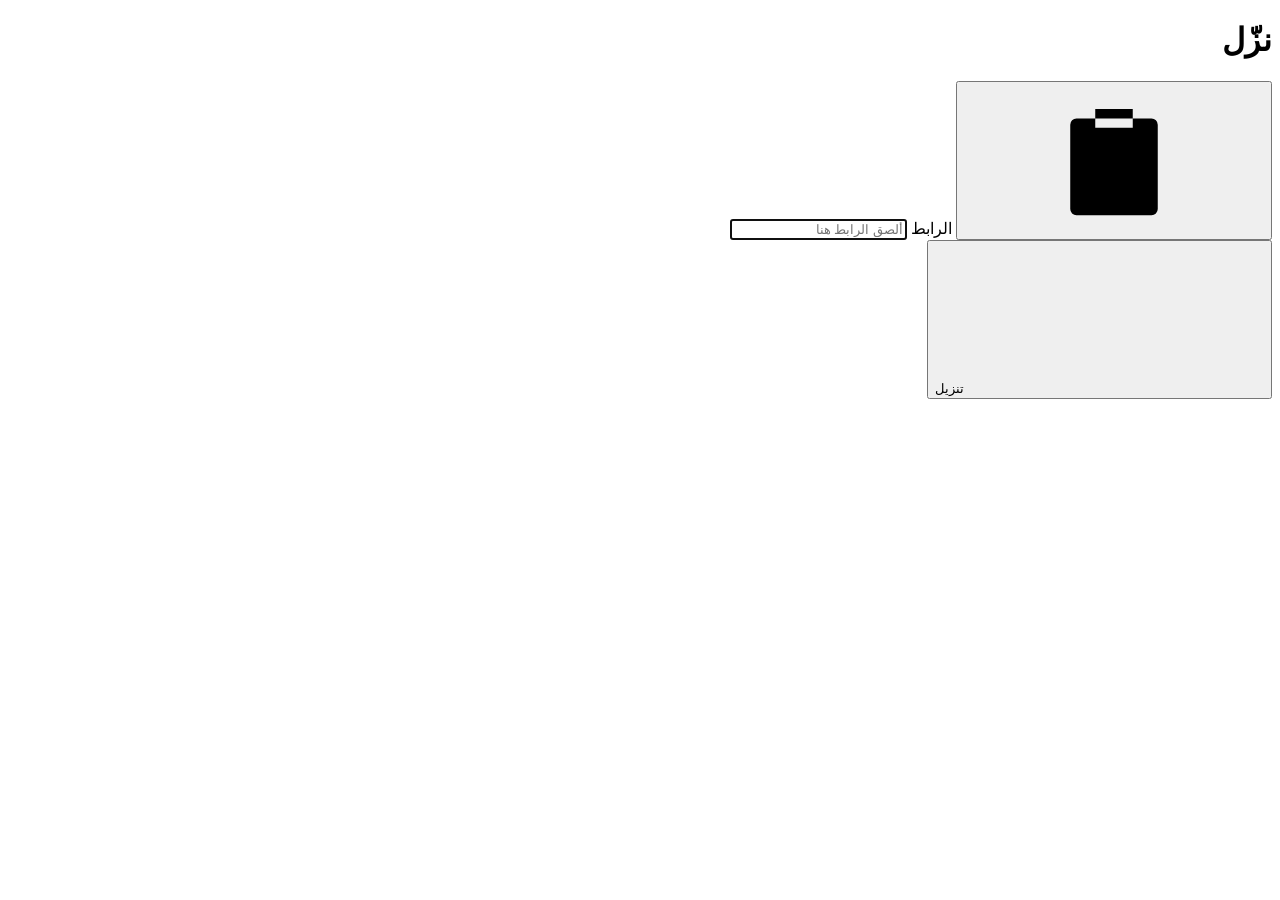
==== commit add95ee3: "Sync from s - 2026-10-19 14:55:02" ====
--- a/public/index.html
+++ b/public/index.html
@@ -3,116 +3,14 @@
 <head>
   <meta charset="utf-8">
   <meta name="viewport" content="width=device-width, initial-scale=1, viewport-fit=cover">
-  <meta name="color-scheme" content="light dark">
-  <meta name="theme-color" content="#ffffff" media="(prefers-color-scheme: light)">
-  <meta name="theme-color" content="#000000" media="(prefers-color-scheme: dark)">
+  <meta name="color-scheme" content="light">
+  <meta name="theme-color" content="#f7f5ef">
   <meta name="description" content="ألصق رابط الفيديو واختر الجودة ثم نزّله">
   <title>نزّل</title>
   <link rel="preconnect" href="https://fonts.googleapis.com">
   <link rel="preconnect" href="https://fonts.gstatic.com" crossorigin>
   <link rel="stylesheet" href="https://fonts.googleapis.com/css2?family=IBM+Plex+Sans+Arabic:wght@400;500;600&display=swap">
-  <style>
-    :root{
-      --paper:#fff; --ink:#000; --soft:#666; --line:#dcdcdc; --wash:#f2f2f2; --err:#c4170c;
-      --ui:"IBM Plex Sans Arabic","Segoe UI",Tahoma,system-ui,sans-serif;
-      --r:14px;
-    }
-    @media (prefers-color-scheme:dark){
-      :root{--paper:#000; --ink:#fff; --soft:#9b9b9b; --line:#2b2b2b; --wash:#151515; --err:#ff6b5e}
-    }
-    *{box-sizing:border-box}
-    html{-webkit-text-size-adjust:100%;background:var(--paper)}
-    body{margin:0;min-height:100vh;min-height:100dvh;display:flex;flex-direction:column;justify-content:center;align-items:stretch;
-      background:var(--paper);color:var(--ink);font-family:var(--ui);line-height:1.5;
-      padding:max(20px,env(safe-area-inset-top)) max(16px,env(safe-area-inset-right)) max(20px,env(safe-area-inset-bottom)) max(16px,env(safe-area-inset-left))}
-    button,input{font:inherit;color:inherit}
-    .ic{width:22px;height:22px;flex:none;fill:none;stroke:currentColor;stroke-width:1.9;stroke-linecap:round;stroke-linejoin:round}
-    :focus-visible{outline:2px solid var(--ink);outline-offset:3px}
-    .vh{position:absolute;width:1px;height:1px;overflow:hidden;clip:rect(0 0 0 0);white-space:nowrap}
-
-    /* ---------- the bar ---------- */
-    main{width:100%;max-width:560px;margin:0 auto;padding-bottom:10vh;min-width:0}
-    .bar{display:grid;grid-template-columns:minmax(0,1fr);border:2px solid var(--ink);border-radius:var(--r);overflow:hidden;
-      transition:border-color .15s}
-    .bar[data-state="error"]{border-color:var(--err)}
-    .field{display:flex;align-items:center;gap:2px;min-width:0;height:60px;padding-inline:4px 8px}
-    .field:focus-within{box-shadow:inset 0 -3px 0 var(--ink)}
-    input{flex:1;min-width:0;height:100%;padding:0 8px;border:0;outline:0;background:transparent;
-      direction:ltr;text-align:left;font-size:16px;text-overflow:ellipsis}
-    input:placeholder-shown{direction:rtl;text-align:right}
-    input::placeholder{color:var(--soft);opacity:1}
-    input:focus-visible{outline:0}
-    .icon-btn{display:grid;place-items:center;flex:none;width:44px;height:44px;border:0;border-radius:10px;background:transparent;color:var(--soft);cursor:pointer}
-    .icon-btn:hover,.icon-btn:active{background:var(--wash);color:var(--ink)}
-    .go{display:flex;align-items:center;justify-content:center;gap:10px;height:56px;padding:0 24px;border:0;border-top:2px solid var(--ink);
-      background:var(--ink);color:var(--paper);font-weight:600;font-size:17px;cursor:pointer}
-    .go:active{opacity:.85}
-    .go:disabled{cursor:progress}
-    .dots{display:inline-flex;gap:5px}
-    .dots i{width:6px;height:6px;border-radius:50%;background:currentColor;animation:blink 1s infinite}
-    .dots i:nth-child(2){animation-delay:.15s}.dots i:nth-child(3){animation-delay:.3s}
-    @media (min-width:560px){
-      .bar{grid-template-columns:minmax(0,1fr) auto}
-      .field{height:64px}
-      .go{height:auto;min-width:150px;border-top:0;border-inline-end:2px solid var(--ink)}
-    }
-
-    /* ---------- sheet (formats / progress / result / error) ---------- */
-    dialog{width:100%;max-width:560px;max-height:100dvh;margin:auto auto 0;padding:0;border:0;background:transparent;color:var(--ink);overflow:visible}
-    dialog::backdrop{background:rgba(0,0,0,.5)}
-    dialog[open] .sheet{animation:up .24s cubic-bezier(.2,.8,.2,1) both}
-    .sheet{max-height:88dvh;overflow:auto;overscroll-behavior:contain;padding:16px 16px calc(18px + env(safe-area-inset-bottom));
-      background:var(--paper);border:2px solid var(--ink);border-bottom:0;border-radius:22px 22px 0 0}
-    @media (min-width:560px){
-      dialog{margin:auto}
-      .sheet{border-bottom:2px solid var(--ink);border-radius:22px;padding-bottom:18px}
-    }
-    .head{display:flex;align-items:center;gap:12px;min-height:44px;margin-bottom:6px}
-    .head>.ic{width:26px;height:26px}
-    .head h2{flex:1;min-width:0;margin:0;font-size:16px;font-weight:600;white-space:nowrap;overflow:hidden;text-overflow:ellipsis}
-    .list{display:grid;margin:0;padding:0;list-style:none}
-    .list+.list{margin-top:8px;border-top:2px solid var(--ink)}
-    .item{display:flex;align-items:center;border-bottom:1px solid var(--line)}
-    .item:last-child{border-bottom:0}
-    .row{flex:1;min-width:0;display:flex;align-items:center;gap:14px;min-height:58px;padding:8px 4px;border:0;background:transparent;text-align:start;cursor:pointer;border-radius:10px}
-    .row:active{background:var(--wash)}
-    @media (hover:hover){.row:hover{background:var(--wash)}}
-    .row .grow{flex:1;min-width:0;display:flex;align-items:baseline;flex-wrap:wrap;gap:0 14px}
-    .row b{font-size:17px;font-weight:600}
-    .row small{display:flex;flex-wrap:wrap;gap:0 12px;color:var(--soft);font-size:13px}
-    details summary{display:flex;align-items:center;gap:10px;min-height:48px;margin-top:8px;border-top:2px solid var(--ink);color:var(--soft);cursor:pointer;list-style:none}
-    details summary::-webkit-details-marker{display:none}
-    details[open] summary{color:var(--ink)}
-    details .list{margin:0;border:0}
-    .trim{display:grid;grid-template-columns:1fr 1fr auto;gap:8px;padding:0 4px 12px}
-    .trim[hidden]{display:none}
-    .trim input:focus-visible{outline:2px solid var(--ink);outline-offset:2px}
-    .trim input{height:46px;padding:0 12px;border:2px solid var(--ink);border-radius:10px;direction:ltr;text-align:center;font-size:16px}
-    .trim input:placeholder-shown{direction:ltr;text-align:center}
-    .btn{display:inline-flex;align-items:center;justify-content:center;gap:10px;min-height:52px;padding:0 22px;border:2px solid var(--ink);border-radius:12px;background:var(--ink);color:var(--paper);font-weight:600;font-size:16px;cursor:pointer}
-    .btn:active{opacity:.85}
-    .btn.block{width:100%;margin-top:14px}
-    .btn.ghost{background:transparent;color:var(--ink)}
-    .btn.sm{min-height:46px;padding:0 16px}
-    .stats{display:flex;flex-wrap:wrap;gap:4px 16px;margin:0;color:var(--soft);font-size:14px}
-    .notice{margin:6px 0 0;font-size:15px;line-height:1.7;color:var(--err);overflow-wrap:anywhere}
-    .diag{margin:10px 0 0;padding:0;list-style:none;font-size:13px;color:var(--soft)}
-    .diag li{display:flex;justify-content:space-between;gap:12px;padding:4px 0;border-bottom:1px solid var(--line)}
-    .meta{margin:12px 0 0;color:var(--soft);font-size:12px;direction:ltr;text-align:start;overflow-wrap:anywhere}
-
-    /* ---------- progress ---------- */
-    .track{height:8px;margin:14px 0 10px;border-radius:4px;overflow:hidden;background:var(--line)}
-    .fill{height:100%;width:0;background:var(--ink);border-radius:4px;transition:width .15s linear}
-    .track[data-indeterminate="true"] .fill{width:36%;animation:slide 1.1s ease-in-out infinite}
-    .progress-text{display:flex;justify-content:space-between;color:var(--soft);font-size:13px;font-variant-numeric:tabular-nums}
-
-    @keyframes up{from{opacity:0;transform:translateY(40px)}to{opacity:1;transform:none}}
-    @keyframes blink{0%,80%,100%{opacity:.25}40%{opacity:1}}
-    @keyframes slide{0%{transform:translateX(160%)}100%{transform:translateX(-160%)}}
-    @media (prefers-reduced-motion:reduce){
-      *,*::before,*::after{animation-duration:.001ms!important;animation-iteration-count:1!important;transition:none!important}
-    }
-  </style>
+  <link rel="stylesheet" href="/styles.css">
 </head>
 <body>
   <svg width="0" height="0" style="position:absolute" aria-hidden="true" focusable="false">
@@ -187,7 +85,7 @@
         return data;
       }finally{clearTimeout(timer)}
     };
-    /* one automatic retry for transient provider failures (502/503/504) */
+    
     const getJsonRetry=async url=>{
       const t0=Date.now();
       try{return await getJson(url)}
@@ -198,7 +96,6 @@
       }
     };
 
-    /* ---------- sheet ---------- */
     const head=(title,icon)=>`<div class="head">${icon?ic(icon):''}<h2 id="dlg-title">${esc(title)}</h2><button class="icon-btn" type="button" data-close aria-label="إغلاق">${ic('close')}</button></div>`;
     const open=(html,tone='')=>{clearTimeout(doneTimer);view.dataset.tone=tone;view.innerHTML=html;if(!dlg.open)dlg.showModal();
       const first=view.querySelector('[data-autofocus]');first&&first.focus({preventScroll:true})};
@@ -271,7 +168,6 @@
       doneTimer=setTimeout(()=>{if(dlg.open)dlg.close()},2200);
     };
 
-    /* ---------- download with progress ---------- */
     const nameFrom=(cd,fallback)=>{
       if(!cd)return fallback;
       const star=cd.match(/filename\*=UTF-8''([^;]+)/i);
@@ -309,7 +205,6 @@
       }
     }
 
-    /* ---------- submit flow ---------- */
     async function run(){
       const value=findUrl(input.value);if(!value){input.focus();return}
       lastAction=run;setBusy(true);
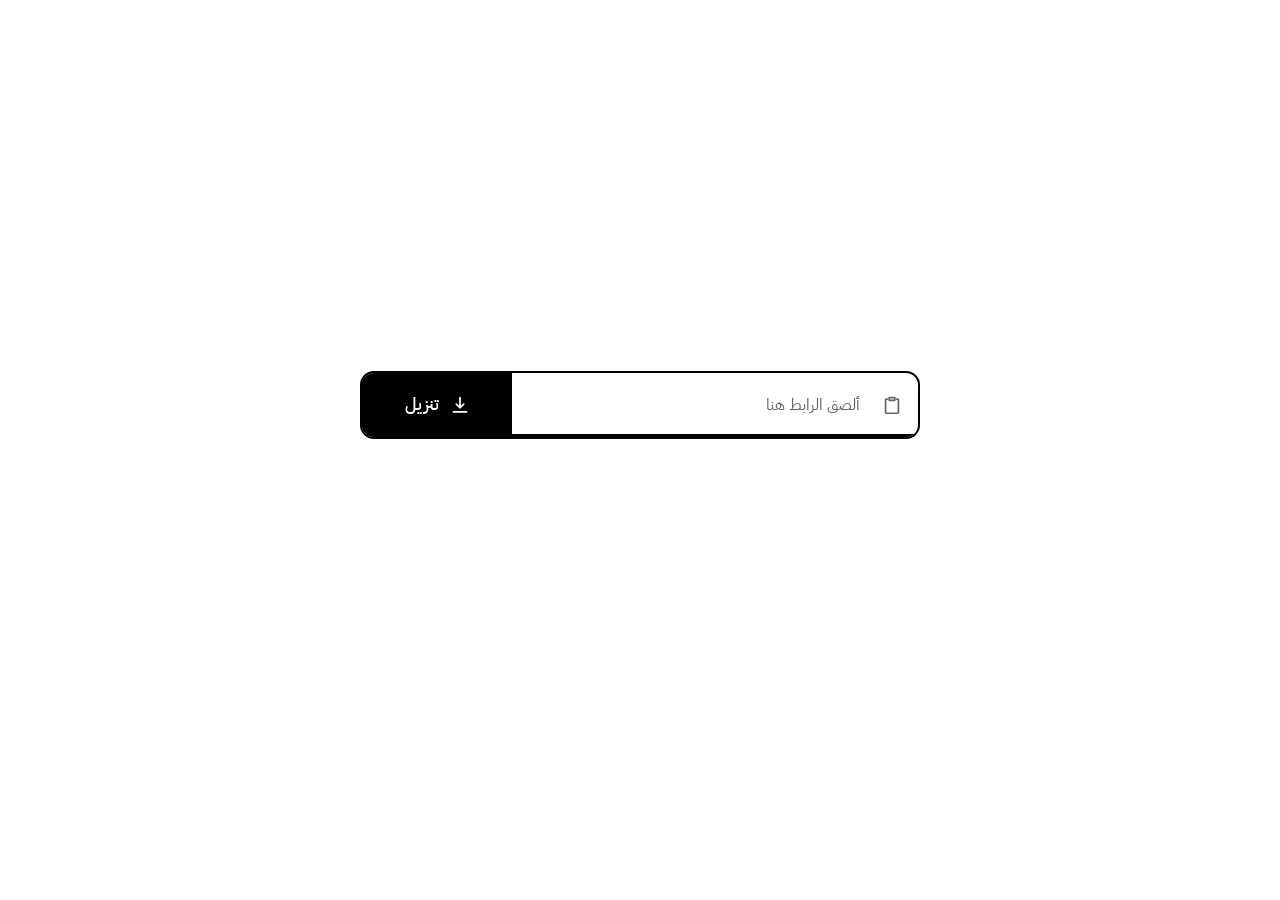
==== commit 6cf503e3: "Sync from s - 2026-10-19 15:01:53" ====
--- a/public/index.html
+++ b/public/index.html
@@ -3,14 +3,116 @@
 <head>
   <meta charset="utf-8">
   <meta name="viewport" content="width=device-width, initial-scale=1, viewport-fit=cover">
-  <meta name="color-scheme" content="light">
-  <meta name="theme-color" content="#f7f5ef">
+  <meta name="color-scheme" content="light dark">
+  <meta name="theme-color" content="#ffffff" media="(prefers-color-scheme: light)">
+  <meta name="theme-color" content="#000000" media="(prefers-color-scheme: dark)">
   <meta name="description" content="ألصق رابط الفيديو واختر الجودة ثم نزّله">
   <title>نزّل</title>
   <link rel="preconnect" href="https://fonts.googleapis.com">
   <link rel="preconnect" href="https://fonts.gstatic.com" crossorigin>
   <link rel="stylesheet" href="https://fonts.googleapis.com/css2?family=IBM+Plex+Sans+Arabic:wght@400;500;600&display=swap">
-  <link rel="stylesheet" href="/styles.css">
+  <style>
+    :root{
+      --paper:#fff; --ink:#000; --soft:#666; --line:#dcdcdc; --wash:#f2f2f2; --err:#c4170c;
+      --ui:"IBM Plex Sans Arabic","Segoe UI",Tahoma,system-ui,sans-serif;
+      --r:14px;
+    }
+    @media (prefers-color-scheme:dark){
+      :root{--paper:#000; --ink:#fff; --soft:#9b9b9b; --line:#2b2b2b; --wash:#151515; --err:#ff6b5e}
+    }
+    *{box-sizing:border-box}
+    html{-webkit-text-size-adjust:100%;background:var(--paper)}
+    body{margin:0;min-height:100vh;min-height:100dvh;display:flex;flex-direction:column;justify-content:center;align-items:stretch;
+      background:var(--paper);color:var(--ink);font-family:var(--ui);line-height:1.5;
+      padding:max(20px,env(safe-area-inset-top)) max(16px,env(safe-area-inset-right)) max(20px,env(safe-area-inset-bottom)) max(16px,env(safe-area-inset-left))}
+    button,input{font:inherit;color:inherit}
+    .ic{width:22px;height:22px;flex:none;fill:none;stroke:currentColor;stroke-width:1.9;stroke-linecap:round;stroke-linejoin:round}
+    :focus-visible{outline:2px solid var(--ink);outline-offset:3px}
+    .vh{position:absolute;width:1px;height:1px;overflow:hidden;clip:rect(0 0 0 0);white-space:nowrap}
+
+    /* ---------- the bar ---------- */
+    main{width:100%;max-width:560px;margin:0 auto;padding-bottom:10vh;min-width:0}
+    .bar{display:grid;grid-template-columns:minmax(0,1fr);border:2px solid var(--ink);border-radius:var(--r);overflow:hidden;
+      transition:border-color .15s}
+    .bar[data-state="error"]{border-color:var(--err)}
+    .field{display:flex;align-items:center;gap:2px;min-width:0;height:60px;padding-inline:4px 8px}
+    .field:focus-within{box-shadow:inset 0 -3px 0 var(--ink)}
+    input{flex:1;min-width:0;height:100%;padding:0 8px;border:0;outline:0;background:transparent;
+      direction:ltr;text-align:left;font-size:16px;text-overflow:ellipsis}
+    input:placeholder-shown{direction:rtl;text-align:right}
+    input::placeholder{color:var(--soft);opacity:1}
+    input:focus-visible{outline:0}
+    .icon-btn{display:grid;place-items:center;flex:none;width:44px;height:44px;border:0;border-radius:10px;background:transparent;color:var(--soft);cursor:pointer}
+    .icon-btn:hover,.icon-btn:active{background:var(--wash);color:var(--ink)}
+    .go{display:flex;align-items:center;justify-content:center;gap:10px;height:56px;padding:0 24px;border:0;border-top:2px solid var(--ink);
+      background:var(--ink);color:var(--paper);font-weight:600;font-size:17px;cursor:pointer}
+    .go:active{opacity:.85}
+    .go:disabled{cursor:progress}
+    .dots{display:inline-flex;gap:5px}
+    .dots i{width:6px;height:6px;border-radius:50%;background:currentColor;animation:blink 1s infinite}
+    .dots i:nth-child(2){animation-delay:.15s}.dots i:nth-child(3){animation-delay:.3s}
+    @media (min-width:560px){
+      .bar{grid-template-columns:minmax(0,1fr) auto}
+      .field{height:64px}
+      .go{height:auto;min-width:150px;border-top:0;border-inline-end:2px solid var(--ink)}
+    }
+
+    /* ---------- sheet (formats / progress / result / error) ---------- */
+    dialog{width:100%;max-width:560px;max-height:100dvh;margin:auto auto 0;padding:0;border:0;background:transparent;color:var(--ink);overflow:visible}
+    dialog::backdrop{background:rgba(0,0,0,.5)}
+    dialog[open] .sheet{animation:up .24s cubic-bezier(.2,.8,.2,1) both}
+    .sheet{max-height:88dvh;overflow:auto;overscroll-behavior:contain;padding:16px 16px calc(18px + env(safe-area-inset-bottom));
+      background:var(--paper);border:2px solid var(--ink);border-bottom:0;border-radius:22px 22px 0 0}
+    @media (min-width:560px){
+      dialog{margin:auto}
+      .sheet{border-bottom:2px solid var(--ink);border-radius:22px;padding-bottom:18px}
+    }
+    .head{display:flex;align-items:center;gap:12px;min-height:44px;margin-bottom:6px}
+    .head>.ic{width:26px;height:26px}
+    .head h2{flex:1;min-width:0;margin:0;font-size:16px;font-weight:600;white-space:nowrap;overflow:hidden;text-overflow:ellipsis}
+    .list{display:grid;margin:0;padding:0;list-style:none}
+    .list+.list{margin-top:8px;border-top:2px solid var(--ink)}
+    .item{display:flex;align-items:center;border-bottom:1px solid var(--line)}
+    .item:last-child{border-bottom:0}
+    .row{flex:1;min-width:0;display:flex;align-items:center;gap:14px;min-height:58px;padding:8px 4px;border:0;background:transparent;text-align:start;cursor:pointer;border-radius:10px}
+    .row:active{background:var(--wash)}
+    @media (hover:hover){.row:hover{background:var(--wash)}}
+    .row .grow{flex:1;min-width:0;display:flex;align-items:baseline;flex-wrap:wrap;gap:0 14px}
+    .row b{font-size:17px;font-weight:600}
+    .row small{display:flex;flex-wrap:wrap;gap:0 12px;color:var(--soft);font-size:13px}
+    details summary{display:flex;align-items:center;gap:10px;min-height:48px;margin-top:8px;border-top:2px solid var(--ink);color:var(--soft);cursor:pointer;list-style:none}
+    details summary::-webkit-details-marker{display:none}
+    details[open] summary{color:var(--ink)}
+    details .list{margin:0;border:0}
+    .trim{display:grid;grid-template-columns:1fr 1fr auto;gap:8px;padding:0 4px 12px}
+    .trim[hidden]{display:none}
+    .trim input:focus-visible{outline:2px solid var(--ink);outline-offset:2px}
+    .trim input{height:46px;padding:0 12px;border:2px solid var(--ink);border-radius:10px;direction:ltr;text-align:center;font-size:16px}
+    .trim input:placeholder-shown{direction:ltr;text-align:center}
+    .btn{display:inline-flex;align-items:center;justify-content:center;gap:10px;min-height:52px;padding:0 22px;border:2px solid var(--ink);border-radius:12px;background:var(--ink);color:var(--paper);font-weight:600;font-size:16px;cursor:pointer}
+    .btn:active{opacity:.85}
+    .btn.block{width:100%;margin-top:14px}
+    .btn.ghost{background:transparent;color:var(--ink)}
+    .btn.sm{min-height:46px;padding:0 16px}
+    .stats{display:flex;flex-wrap:wrap;gap:4px 16px;margin:0;color:var(--soft);font-size:14px}
+    .notice{margin:6px 0 0;font-size:15px;line-height:1.7;color:var(--err);overflow-wrap:anywhere}
+    .diag{margin:10px 0 0;padding:0;list-style:none;font-size:13px;color:var(--soft)}
+    .diag li{display:flex;justify-content:space-between;gap:12px;padding:4px 0;border-bottom:1px solid var(--line)}
+    .meta{margin:12px 0 0;color:var(--soft);font-size:12px;direction:ltr;text-align:start;overflow-wrap:anywhere}
+
+    /* ---------- progress ---------- */
+    .track{height:8px;margin:14px 0 10px;border-radius:4px;overflow:hidden;background:var(--line)}
+    .fill{height:100%;width:0;background:var(--ink);border-radius:4px;transition:width .15s linear}
+    .track[data-indeterminate="true"] .fill{width:36%;animation:slide 1.1s ease-in-out infinite}
+    .progress-text{display:flex;justify-content:space-between;color:var(--soft);font-size:13px;font-variant-numeric:tabular-nums}
+
+    @keyframes up{from{opacity:0;transform:translateY(40px)}to{opacity:1;transform:none}}
+    @keyframes blink{0%,80%,100%{opacity:.25}40%{opacity:1}}
+    @keyframes slide{0%{transform:translateX(160%)}100%{transform:translateX(-160%)}}
+    @media (prefers-reduced-motion:reduce){
+      *,*::before,*::after{animation-duration:.001ms!important;animation-iteration-count:1!important;transition:none!important}
+    }
+  </style>
 </head>
 <body>
   <svg width="0" height="0" style="position:absolute" aria-hidden="true" focusable="false">
@@ -85,7 +187,7 @@
         return data;
       }finally{clearTimeout(timer)}
     };
-    
+    /* one automatic retry for transient provider failures (502/503/504) */
     const getJsonRetry=async url=>{
       const t0=Date.now();
       try{return await getJson(url)}
@@ -96,6 +198,7 @@
       }
     };
 
+    /* ---------- sheet ---------- */
     const head=(title,icon)=>`<div class="head">${icon?ic(icon):''}<h2 id="dlg-title">${esc(title)}</h2><button class="icon-btn" type="button" data-close aria-label="إغلاق">${ic('close')}</button></div>`;
     const open=(html,tone='')=>{clearTimeout(doneTimer);view.dataset.tone=tone;view.innerHTML=html;if(!dlg.open)dlg.showModal();
       const first=view.querySelector('[data-autofocus]');first&&first.focus({preventScroll:true})};
@@ -168,6 +271,7 @@
       doneTimer=setTimeout(()=>{if(dlg.open)dlg.close()},2200);
     };
 
+    /* ---------- download with progress ---------- */
     const nameFrom=(cd,fallback)=>{
       if(!cd)return fallback;
       const star=cd.match(/filename\*=UTF-8''([^;]+)/i);
@@ -205,6 +309,7 @@
       }
     }
 
+    /* ---------- submit flow ---------- */
     async function run(){
       const value=findUrl(input.value);if(!value){input.focus();return}
       lastAction=run;setBusy(true);
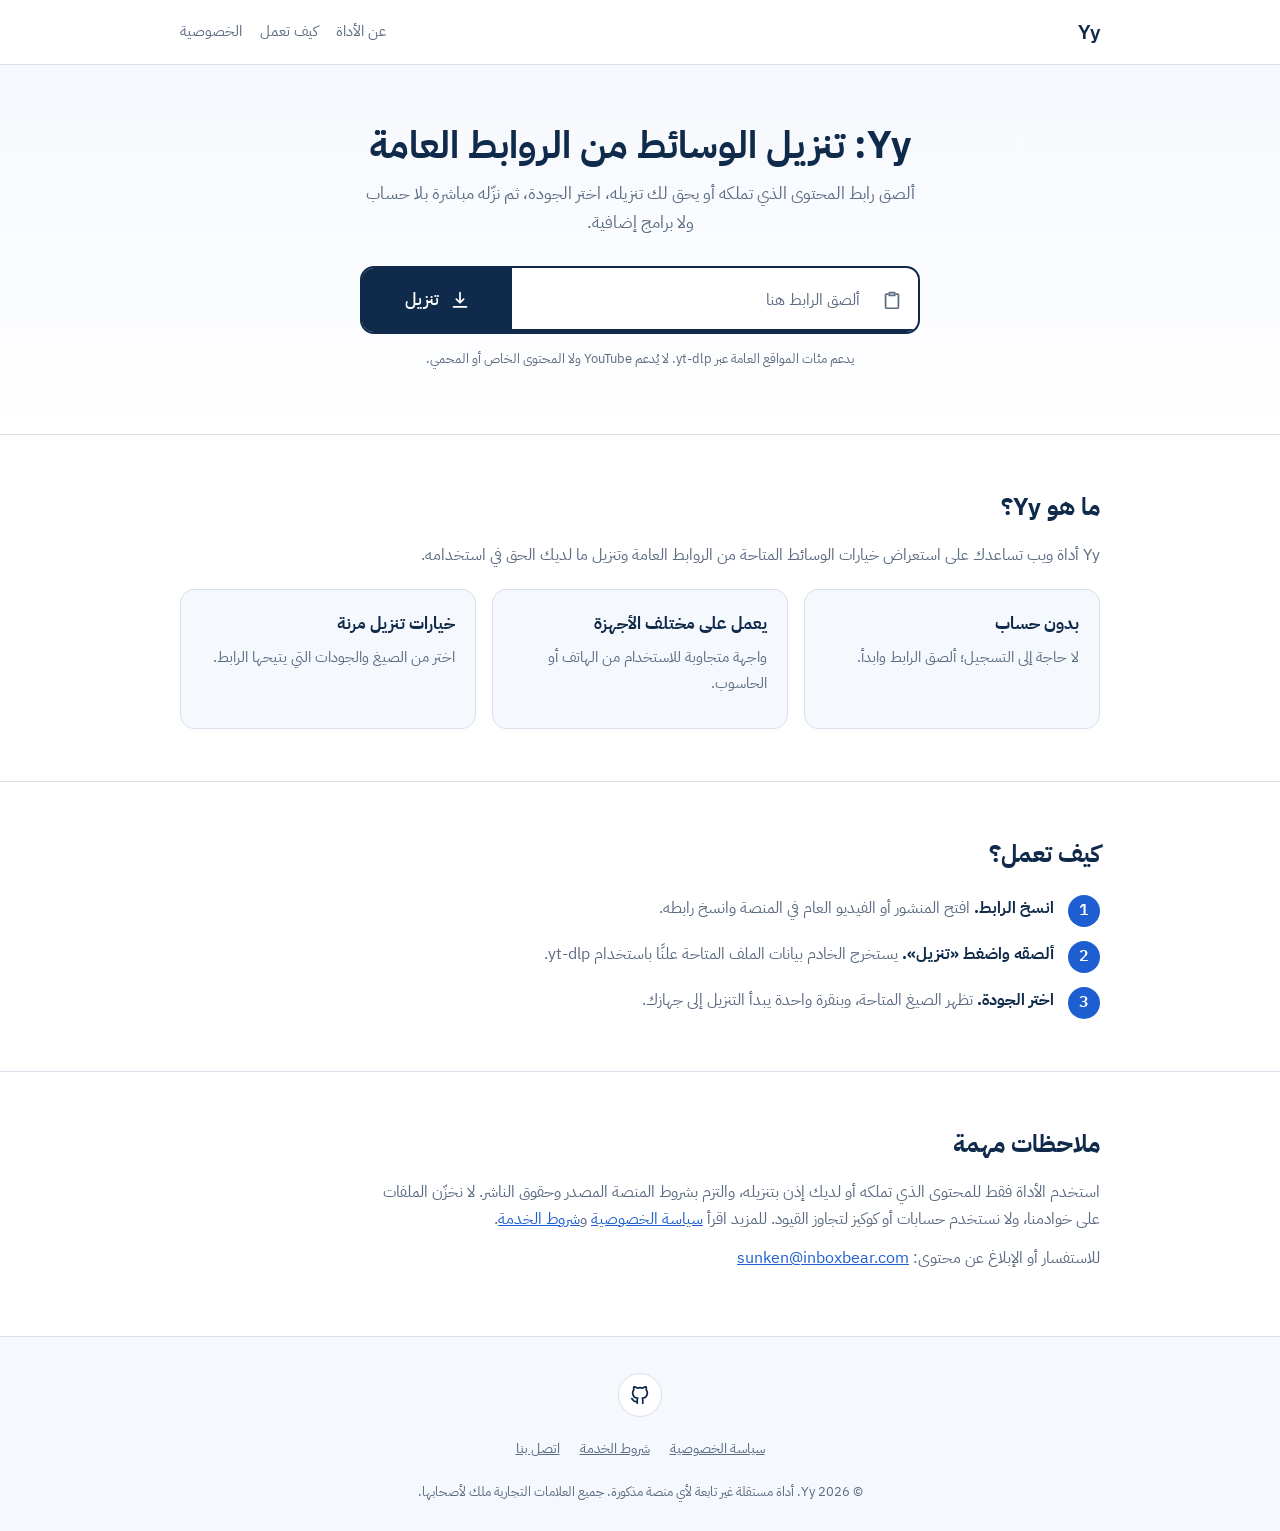
==== commit 1207bc97: "Sync from s - 2026-10-21 01:31:14" ====
--- a/public/index.html
+++ b/public/index.html
@@ -5,33 +5,67 @@
   <meta name="viewport" content="width=device-width, initial-scale=1, viewport-fit=cover">
   <meta name="color-scheme" content="light dark">
   <meta name="theme-color" content="#ffffff" media="(prefers-color-scheme: light)">
-  <meta name="theme-color" content="#000000" media="(prefers-color-scheme: dark)">
-  <meta name="description" content="ألصق رابط الفيديو واختر الجودة ثم نزّله">
-  <title>نزّل</title>
+  <meta name="theme-color" content="#0b1220" media="(prefers-color-scheme: dark)">
+  <meta name="description" content="Yy أداة ويب لمعالجة روابط الوسائط العامة وعرض خيارات التنزيل المتاحة بسهولة.">
+  <title>Yy — تنزيل الوسائط من الروابط العامة</title>
   <link rel="preconnect" href="https://fonts.googleapis.com">
   <link rel="preconnect" href="https://fonts.gstatic.com" crossorigin>
   <link rel="stylesheet" href="https://fonts.googleapis.com/css2?family=IBM+Plex+Sans+Arabic:wght@400;500;600&display=swap">
   <style>
     :root{
-      --paper:#fff; --ink:#000; --soft:#666; --line:#dcdcdc; --wash:#f2f2f2; --err:#c4170c;
+      --paper:#fff; --ink:#0f2a4a; --soft:#5b6b82; --line:#d8e0ec; --wash:#eef3fa; --err:#c4170c; --accent:#1d5fd1; --band:#f5f8fd;
       --ui:"IBM Plex Sans Arabic","Segoe UI",Tahoma,system-ui,sans-serif;
       --r:14px;
     }
     @media (prefers-color-scheme:dark){
-      :root{--paper:#000; --ink:#fff; --soft:#9b9b9b; --line:#2b2b2b; --wash:#151515; --err:#ff6b5e}
+      :root{--paper:#0b1220; --ink:#e8eefc; --soft:#9aa9c2; --line:#24324a; --wash:#142036; --err:#ff6b5e; --accent:#6ea2ff; --band:#0f1a2e}
     }
     *{box-sizing:border-box}
     html{-webkit-text-size-adjust:100%;background:var(--paper)}
-    body{margin:0;min-height:100vh;min-height:100dvh;display:flex;flex-direction:column;justify-content:center;align-items:stretch;
-      background:var(--paper);color:var(--ink);font-family:var(--ui);line-height:1.5;
-      padding:max(20px,env(safe-area-inset-top)) max(16px,env(safe-area-inset-right)) max(20px,env(safe-area-inset-bottom)) max(16px,env(safe-area-inset-left))}
+    body{margin:0;min-height:100vh;min-height:100dvh;display:block;background:var(--paper);color:var(--ink);font-family:var(--ui);line-height:1.7;
+      padding:env(safe-area-inset-top) env(safe-area-inset-right) env(safe-area-inset-bottom) env(safe-area-inset-left)}
     button,input{font:inherit;color:inherit}
     .ic{width:22px;height:22px;flex:none;fill:none;stroke:currentColor;stroke-width:1.9;stroke-linecap:round;stroke-linejoin:round}
     :focus-visible{outline:2px solid var(--ink);outline-offset:3px}
     .vh{position:absolute;width:1px;height:1px;overflow:hidden;clip:rect(0 0 0 0);white-space:nowrap}
 
+
+    /* ---------- site chrome ---------- */
+    a{color:var(--accent)}
+    .wrap{max-width:960px;margin:0 auto;padding:0 20px}
+    .top{border-bottom:1px solid var(--line)}
+    .top .wrap{display:flex;align-items:center;justify-content:space-between;height:64px}
+    .brand{font-weight:600;font-size:20px;color:var(--ink);text-decoration:none}
+    .top nav{display:flex;gap:18px;font-size:15px}
+    .top nav a{color:var(--soft);text-decoration:none}.top nav a:hover{color:var(--accent)}
+    .hero-sec{padding:56px 16px 64px;text-align:center;background:linear-gradient(180deg,var(--band),var(--paper))}
+    .hero-sec h1{margin:0 0 10px;font-size:clamp(26px,5vw,38px);line-height:1.3}
+    .hero-sec p.lead{margin:0 auto 28px;max-width:560px;color:var(--soft);font-size:17px}
+    .bar{border-color:var(--accent);background:var(--paper)}
+    .go{background:var(--accent);border-color:var(--accent);color:#fff}
+    .field:focus-within{box-shadow:inset 0 -3px 0 var(--accent)}
+    .hint{margin:14px 0 0;color:var(--soft);font-size:13px}
+    section.block{padding:52px 0;border-top:1px solid var(--line)}
+    section.block h2{margin:0 0 14px;font-size:24px}
+    section.block p{margin:0 0 12px;color:var(--soft);max-width:720px}
+    .grid{display:grid;grid-template-columns:repeat(auto-fit,minmax(220px,1fr));gap:16px;margin-top:20px}
+    .card{padding:20px;border:1px solid var(--line);border-radius:var(--r);background:var(--band)}
+    .card h3{margin:0 0 6px;font-size:17px}.card p{margin:0;font-size:15px}
+    .steps{counter-reset:s;list-style:none;margin:20px 0 0;padding:0;display:grid;gap:14px}
+    .steps li{counter-increment:s;display:flex;gap:14px;align-items:flex-start;color:var(--soft)}
+    .steps li::before{content:counter(s);flex:none;display:grid;place-items:center;width:32px;height:32px;border-radius:50%;background:var(--accent);color:#fff;font-weight:600}
+    .steps b{color:var(--ink)}
+    footer{border-top:1px solid var(--line);background:var(--band);padding:36px 0 28px}
+    footer .wrap{display:grid;gap:20px;justify-items:center;text-align:center}
+    .social{display:flex;gap:12px;list-style:none;margin:0;padding:0}
+    .social a{display:grid;place-items:center;width:44px;height:44px;border:1px solid var(--line);border-radius:50%;color:var(--ink);background:var(--paper)}
+    .social a:hover{border-color:var(--accent);color:var(--accent)}
+    .legal{display:flex;flex-wrap:wrap;justify-content:center;gap:6px 20px;font-size:14px}
+    .legal a{color:var(--soft)}
+    footer small{color:var(--soft);font-size:13px;max-width:640px}
+
     /* ---------- the bar ---------- */
-    main{width:100%;max-width:560px;margin:0 auto;padding-bottom:10vh;min-width:0}
+    .hero{width:100%;max-width:560px;margin:0 auto;min-width:0}
     .bar{display:grid;grid-template-columns:minmax(0,1fr);border:2px solid var(--ink);border-radius:var(--r);overflow:hidden;
       transition:border-color .15s}
     .bar[data-state="error"]{border-color:var(--err)}
@@ -94,6 +128,14 @@
     .btn.block{width:100%;margin-top:14px}
     .btn.ghost{background:transparent;color:var(--ink)}
     .btn.sm{min-height:46px;padding:0 16px}
+    .thumb{position:relative;margin:4px 0 12px;border-radius:12px;overflow:hidden;background:var(--wash);aspect-ratio:16/9}
+    .thumb img{display:block;width:100%;height:100%;object-fit:cover}
+    .thumb:not([data-ok]) img{opacity:0}
+    .thumb[data-failed]{display:none}
+    .audio{margin-top:14px;padding-top:14px;border-top:1px solid var(--line)}
+    .audio p{display:flex;align-items:center;gap:8px;margin:0 0 10px;font-weight:600;font-size:15px}
+    .audio .opts{display:grid;grid-template-columns:1fr 1fr;gap:10px}
+    .audio small{display:block;margin-top:8px;color:var(--soft);font-size:12px}
     .stats{display:flex;flex-wrap:wrap;gap:4px 16px;margin:0;color:var(--soft);font-size:14px}
     .notice{margin:6px 0 0;font-size:15px;line-height:1.7;color:var(--err);overflow-wrap:anywhere}
     .diag{margin:10px 0 0;padding:0;list-style:none;font-size:13px;color:var(--soft)}
@@ -131,23 +173,68 @@
     </defs>
   </svg>
 
+  <header class="top"><div class="wrap">
+    <a class="brand" href="/">Yy</a>
+    <nav aria-label="التنقل"><a href="#about">عن الأداة</a><a href="#how">كيف تعمل</a><a href="/privacy.html">الخصوصية</a></nav>
+  </div></header>
+
   <main>
-    <h1 class="vh">نزّل</h1>
-    <form id="bar" class="bar" autocomplete="off" novalidate>
-      <div class="field">
-        <button id="paste" class="icon-btn" type="button" aria-label="لصق من الحافظة"><svg class="ic" aria-hidden="true"><use href="#i-paste"/></svg></button>
-        <label class="vh" for="url">الرابط</label>
-        <input id="url" name="url" type="url" inputmode="url" placeholder="ألصق الرابط هنا" required>
+    <section class="hero-sec">
+      <div class="hero">
+        <h1>Yy: تنزيل الوسائط من الروابط العامة</h1>
+        <p class="lead">ألصق رابط المحتوى الذي تملكه أو يحق لك تنزيله، اختر الجودة، ثم نزّله مباشرة بلا حساب ولا برامج إضافية.</p>
+        <form id="bar" class="bar" autocomplete="off" novalidate>
+          <div class="field">
+            <button id="paste" class="icon-btn" type="button" aria-label="لصق من الحافظة"><svg class="ic" aria-hidden="true"><use href="#i-paste"/></svg></button>
+            <label class="vh" for="url">الرابط</label>
+            <input id="url" name="url" type="url" inputmode="url" placeholder="ألصق الرابط هنا" required>
+          </div>
+          <button id="submit" class="go" type="submit"><svg class="ic" aria-hidden="true"><use href="#i-download"/></svg><span id="submit-text">تنزيل</span></button>
+        </form>
+        <p class="hint">يدعم مئات المواقع العامة عبر yt-dlp. لا يُدعم YouTube ولا المحتوى الخاص أو المحمي.</p>
       </div>
-      <button id="submit" class="go" type="submit"><svg class="ic" aria-hidden="true"><use href="#i-download"/></svg><span id="submit-text">تنزيل</span></button>
-    </form>
+    </section>
+
+    <section class="block" id="about"><div class="wrap">
+      <h2>ما هو Yy؟</h2>
+      <p>Yy أداة ويب تساعدك على استعراض خيارات الوسائط المتاحة من الروابط العامة وتنزيل ما لديك الحق في استخدامه.</p>
+      <div class="grid">
+        <div class="card"><h3>بدون حساب</h3><p>لا حاجة إلى التسجيل؛ ألصق الرابط وابدأ.</p></div>
+        <div class="card"><h3>يعمل على مختلف الأجهزة</h3><p>واجهة متجاوبة للاستخدام من الهاتف أو الحاسوب.</p></div>
+        <div class="card"><h3>خيارات تنزيل مرنة</h3><p>اختر من الصيغ والجودات التي يتيحها الرابط.</p></div>
+      </div>
+    </div></section>
+
+    <section class="block" id="how"><div class="wrap">
+      <h2>كيف تعمل؟</h2>
+      <ol class="steps">
+        <li><span><b>انسخ الرابط.</b> افتح المنشور أو الفيديو العام في المنصة وانسخ رابطه.</span></li>
+        <li><span><b>ألصقه واضغط «تنزيل».</b> يستخرج الخادم بيانات الملف المتاحة علنًا باستخدام yt-dlp.</span></li>
+        <li><span><b>اختر الجودة.</b> تظهر الصيغ المتاحة، وبنقرة واحدة يبدأ التنزيل إلى جهازك.</span></li>
+      </ol>
+    </div></section>
+
+    <section class="block" id="faq"><div class="wrap">
+      <h2>ملاحظات مهمة</h2>
+      <p>استخدم الأداة فقط للمحتوى الذي تملكه أو لديك إذن بتنزيله، والتزم بشروط المنصة المصدر وحقوق الناشر. لا نخزّن الملفات على خوادمنا، ولا نستخدم حسابات أو كوكيز لتجاوز القيود. للمزيد اقرأ <a href="/privacy.html">سياسة الخصوصية</a> و<a href="/terms.html">شروط الخدمة</a>.</p>
+      <p>للاستفسار أو الإبلاغ عن محتوى: <a href="mailto:sunken@inboxbear.com">sunken@inboxbear.com</a></p>
+    </div></section>
   </main>
+
+  <footer><div class="wrap">
+    <ul class="social" aria-label="مستودع المشروع">
+      <li><a href="https://github.com/Heaventheif/yt" rel="noopener noreferrer" aria-label="مستودع Yy على GitHub"><svg class="ic" viewBox="0 0 24 24"><path d="M9 19c-4.3 1.4-4.3-2.5-6-3m12 5v-3.5c0-1 .1-1.4-.5-2 2.8-.3 5.5-1.4 5.5-6a4.6 4.6 0 0 0-1.3-3.2 4.2 4.2 0 0 0-.1-3.2s-1.1-.3-3.5 1.3a12.3 12.3 0 0 0-6.2 0C6.5 2.8 5.4 3.1 5.4 3.1a4.2 4.2 0 0 0-.1 3.2A4.6 4.6 0 0 0 4 9.5c0 4.6 2.7 5.7 5.5 6-.6.6-.6 1.2-.5 2V21"/></svg></a></li>
+    </ul>
+    <nav class="legal" aria-label="روابط قانونية"><a href="/privacy.html">سياسة الخصوصية</a><a href="/terms.html">شروط الخدمة</a><a href="mailto:sunken@inboxbear.com">اتصل بنا</a></nav>
+    <small>© <span id="yr">2026</span> Yy. أداة مستقلة غير تابعة لأي منصة مذكورة. جميع العلامات التجارية ملك لأصحابها.</small>
+  </div></footer>
 
   <dialog id="dlg" aria-labelledby="dlg-title">
     <div class="sheet" id="view" data-tone=""></div>
   </dialog>
 
   <script>
+    document.getElementById('yr').textContent=new Date().getFullYear();
   (()=>{
     const $=s=>document.querySelector(s);
     const bar=$('#bar'),input=$('#url'),submit=$('#submit'),submitText=$('#submit-text'),pasteBtn=$('#paste'),dlg=$('#dlg'),view=$('#view');
@@ -226,13 +313,18 @@
         `${audio?`<button class="icon-btn" type="button" data-cut aria-label="اقتصاص" aria-expanded="false">${ic('cut')}</button>`:''}</div>`+
         `${audio?`<div class="trim" hidden><input type="text" inputmode="numeric" placeholder="من 0:30" aria-label="من" data-start><input type="text" inputmode="numeric" placeholder="إلى 1:00" aria-label="إلى" data-end><button class="btn sm" type="button" data-trim="${esc(f.download_url)}" data-title="${esc(f.__name)}">${ic('check')}</button></div>`:''}</li>`;
     };
+    const thumbHtml=src=>src?`<div class="thumb"><img src="${esc(src)}" alt="" loading="lazy" referrerpolicy="no-referrer"></div>`:'';
+    const wireThumb=()=>{const box=view.querySelector('.thumb');if(!box)return;const img=box.querySelector('img');
+      const ok=()=>box.setAttribute('data-ok','');const bad=()=>box.setAttribute('data-failed','');
+      img.complete?(img.naturalWidth?ok():bad()):(img.addEventListener('load',ok),img.addEventListener('error',bad))};
     const showFormats=data=>{
       const named=data.formats.map(f=>({...f,__name:data.title}));
       const by=k=>named.filter(f=>f.kind===k);
       const list=items=>items.length?`<ul class="list">${items.map(formatRow).join('')}</ul>`:'';
       const mute=by('video');
-      open(head(data.title||'')+list(by('progressive'))+list(by('audio'))+
+      open(head(data.title||'')+thumbHtml(data.thumbnail)+list(by('progressive'))+list(by('audio'))+
         (mute.length?`<details><summary>${ic('mute')}<span>${ar(mute.length)}</span></summary><ul class="list">${mute.map(formatRow).join('')}</ul></details>`:''));
+      wireThumb();
       view.querySelectorAll('.row').forEach(b=>b.addEventListener('click',()=>startDownload(b.dataset.href,b.dataset.name)));
       view.querySelectorAll('[data-cut]').forEach(btn=>btn.addEventListener('click',()=>{
         const panel=btn.closest('li').querySelector('.trim'),show=panel.hidden;
@@ -249,8 +341,14 @@
     };
     const showResult=data=>{
       const stats=[data.size?bytes(data.size):'',data.duration?clock(data.duration):'',data.ext?`<span dir="ltr">${esc(data.ext)}</span>`:''].filter(Boolean);
-      open(head(data.title||'الملف جاهز','file')+(stats.length?`<p class="stats">${stats.map(s=>`<span>${s}</span>`).join('')}</p>`:'')+
-        `<button class="btn block" type="button" id="go-download" data-autofocus>${ic('download')}تنزيل</button>`);
+      open(head(data.title||'الملف جاهز','file')+thumbHtml(data.thumbnail)+(stats.length?`<p class="stats">${stats.map(s=>`<span>${s}</span>`).join('')}</p>`:'')+
+        `<button class="btn block" type="button" id="go-download" data-autofocus>${ic('download')}تنزيل الفيديو</button>`+
+        (data.audio?`<div class="audio"><p>${ic('music')}<span>أو نزّله كملف صوتي فقط</span></p><div class="opts">`+
+          `<button class="btn ghost sm" type="button" data-audio="${esc(data.audio.mp3)}" data-ext="mp3">MP3</button>`+
+          `<button class="btn ghost sm" type="button" data-audio="${esc(data.audio.m4a)}" data-ext="m4a">M4A</button></div>`+
+          `<small>يُحوَّل الصوت على الخادم، وقد يستغرق ذلك بعض الوقت للمقاطع الطويلة.</small></div>`:''));
+      view.querySelectorAll('[data-audio]').forEach(b=>b.addEventListener('click',()=>startDownload(b.dataset.audio,(data.title||'audio')+' (صوت '+b.dataset.ext.toUpperCase()+')')));
+      wireThumb();
       $('#go-download').addEventListener('click',()=>startDownload(data.download,data.title||'download'));
     };
     const showError=(err,retry)=>{
@@ -314,11 +412,19 @@
       const value=findUrl(input.value);if(!value){input.focus();return}
       lastAction=run;setBusy(true);
       try{
-        const data=isYoutube(value)
-          ?await getJsonRetry('/api/v1/youtube/formats?url='+encodeURIComponent(value))
-          :await getJsonRetry('/api/v1/resolve?url='+encodeURIComponent(value));
+        let yt=isYoutube(value),data;
+        if(yt){data=await getJsonRetry('/api/v1/youtube/formats?url='+encodeURIComponent(value))}
+        else{
+          try{data=await getJsonRetry('/api/v1/resolve?url='+encodeURIComponent(value))}
+          catch(err){
+            /* a short link that turned out to be YouTube: hand it to the YouTube providers */
+            const yurl=err instanceof Fail&&err.code==='youtube_redirect'&&err.details&&err.details.url;
+            if(!yurl)throw err;
+            yt=true;data=await getJsonRetry('/api/v1/youtube/formats?url='+encodeURIComponent(yurl));
+          }
+        }
         setBusy(false);
-        isYoutube(value)?showFormats(data):showResult(data);
+        yt?showFormats(data):showResult(data);
       }catch(err){
         setBusy(false);bar.dataset.state='error';
         showError(err instanceof Fail?err:networkFail(err),run);
@@ -327,9 +433,12 @@
     bar.addEventListener('submit',e=>{e.preventDefault();run()});
     input.addEventListener('input',()=>{if(bar.dataset.state==='error')bar.dataset.state='idle'});
     dlg.addEventListener('close',()=>{if(bar.dataset.state!=='error')bar.dataset.state='idle'});
+    const looksLikeLink=v=>/^(?:https?:\/\/)?[\w-]+(?:\.[\w-]+)+(?:[\/?#]\S*)?$/i.test(findUrl(v));
     pasteBtn.addEventListener('click',async()=>{
-      try{const text=await navigator.clipboard.readText();if(text){input.value=text.trim();input.focus()}}catch{input.focus()}
+      try{const text=await navigator.clipboard.readText();if(text){input.value=text.trim();input.focus();if(looksLikeLink(text))run()}}catch{input.focus()}
     });
+    /* pasting a link straight into the field checks it right away and shows the video/audio options */
+    input.addEventListener('paste',()=>setTimeout(()=>{if(!submit.disabled&&looksLikeLink(input.value))run()},0));
 
     const preset=new URLSearchParams(location.search).get('url');
     if(preset){input.value=preset;run()}
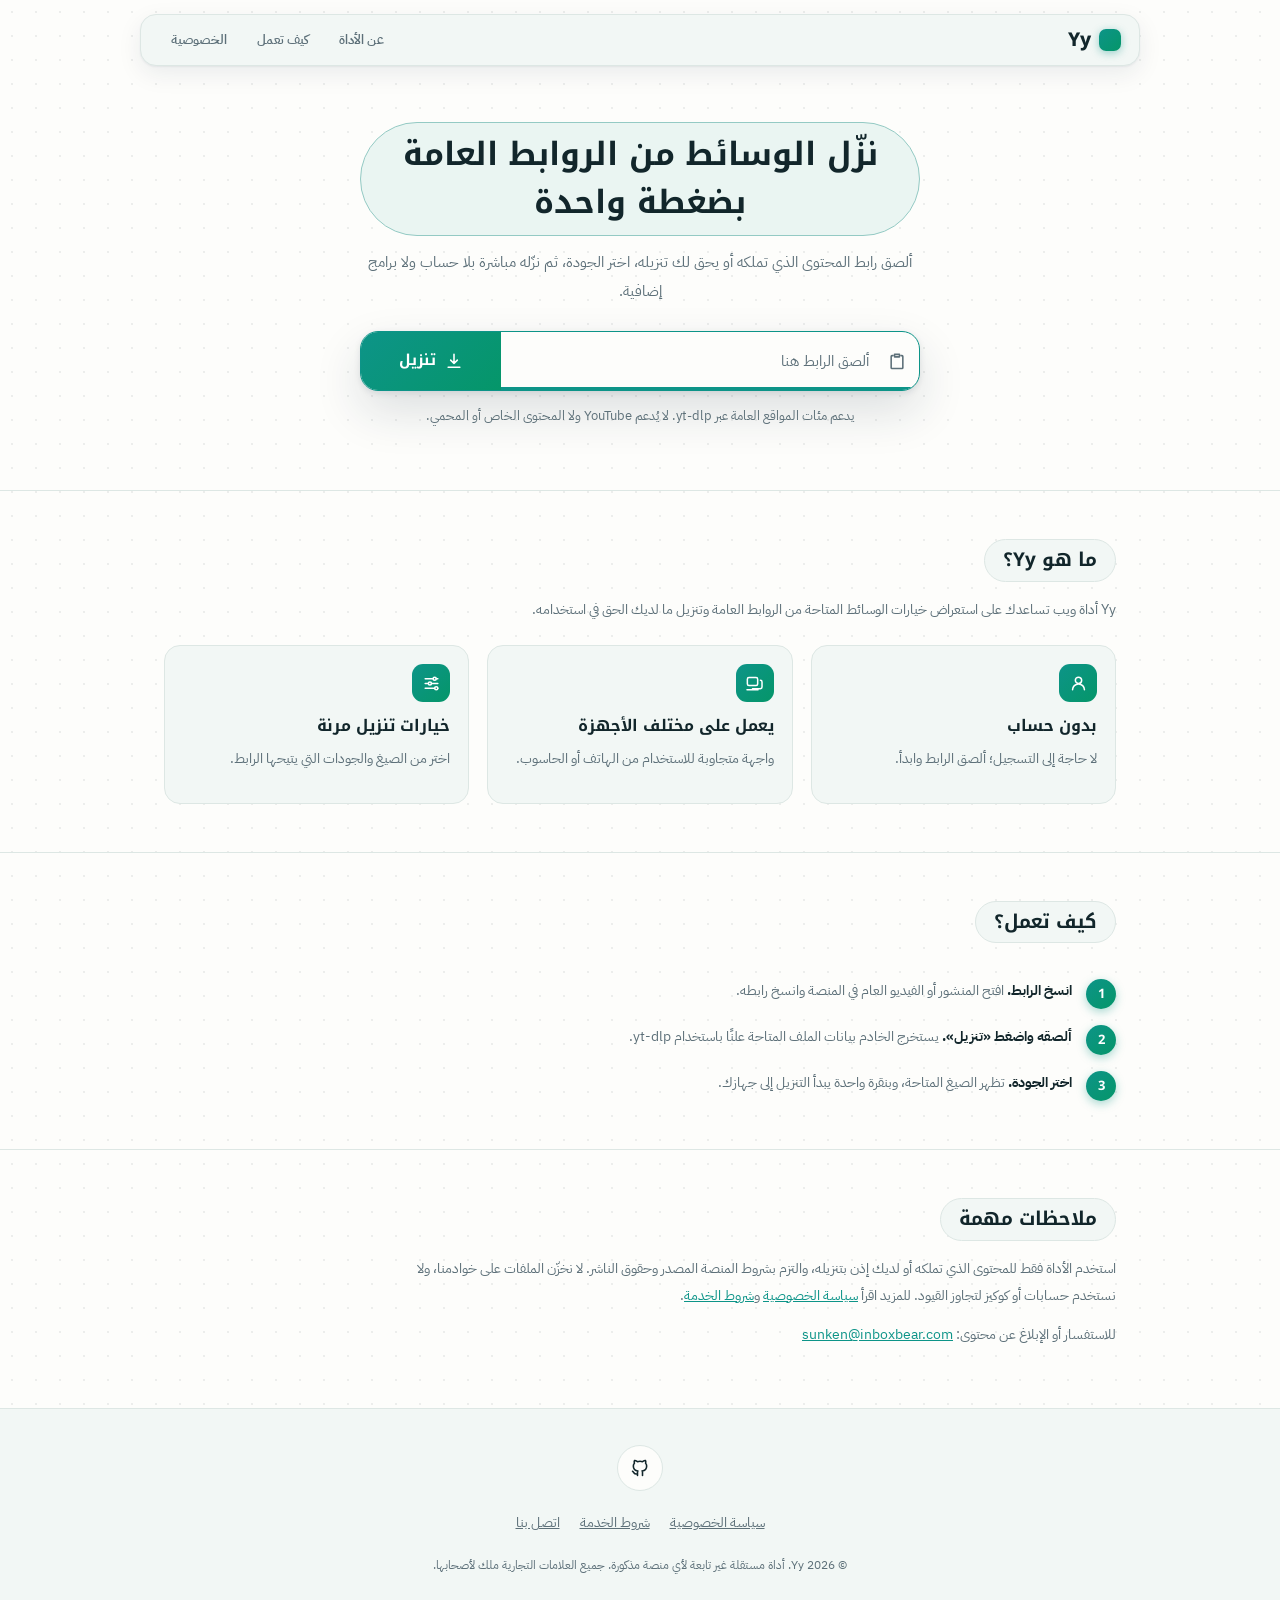
==== commit 7076503c: "Add files via upload" ====
--- a/public/index.html
+++ b/public/index.html
@@ -10,135 +10,151 @@
   <title>Yy — تنزيل الوسائط من الروابط العامة</title>
   <link rel="preconnect" href="https://fonts.googleapis.com">
   <link rel="preconnect" href="https://fonts.gstatic.com" crossorigin>
-  <link rel="stylesheet" href="https://fonts.googleapis.com/css2?family=IBM+Plex+Sans+Arabic:wght@400;500;600&display=swap">
+  <link rel="stylesheet" href="https://fonts.googleapis.com/css2?family=IBM+Plex+Sans+Arabic:wght@400;500;600;700&family=Noto+Kufi+Arabic:wght@500;600;700;800&display=swap">
   <style>
     :root{
-      --paper:#fff; --ink:#0f2a4a; --soft:#5b6b82; --line:#d8e0ec; --wash:#eef3fa; --err:#c4170c; --accent:#1d5fd1; --band:#f5f8fd;
-      --ui:"IBM Plex Sans Arabic","Segoe UI",Tahoma,system-ui,sans-serif;
-      --r:14px;
+      --paper:#fdfdfb; --on-accent:#fff; --ink:#12262b; --soft:#5d7079; --line:#dde7e4; --wash:#eef5f2; --err:#c2410c;
+      --accent:#0d9488; --accent-2:#059669; --accent-grad:linear-gradient(135deg,#0d9488 0%,#059669 100%);
+      --band:#f2f7f5;
+      --ui:"IBM Plex Sans Arabic","Noto Kufi Arabic","Segoe UI",Tahoma,system-ui,sans-serif;
+      --disp:"Noto Kufi Arabic","IBM Plex Sans Arabic",sans-serif;
+      --r:16px; --shadow:0 1px 2px rgba(19,41,63,.06),0 8px 24px rgba(19,41,63,.08);
+      --shadow-lg:0 2px 6px rgba(19,41,63,.10),0 20px 48px rgba(19,41,63,.14);
     }
     @media (prefers-color-scheme:dark){
-      :root{--paper:#0b1220; --ink:#e8eefc; --soft:#9aa9c2; --line:#24324a; --wash:#142036; --err:#ff6b5e; --accent:#6ea2ff; --band:#0f1a2e}
+      :root{--paper:#0c1514; --on-accent:#06201c; --ink:#e6f2ee; --soft:#8ba39c; --line:#1e2e2b; --wash:#12201d; --err:#ff8a70; --accent:#2dd4bf; --accent-2:#34d399; --accent-grad:linear-gradient(135deg,#2dd4bf 0%,#34d399 100%); --band:#101c1a; --shadow:0 1px 2px rgba(0,0,0,.4),0 8px 24px rgba(0,0,0,.35); --shadow-lg:0 2px 6px rgba(0,0,0,.5),0 20px 48px rgba(0,0,0,.5)}
     }
     *{box-sizing:border-box}
     html{-webkit-text-size-adjust:100%;background:var(--paper)}
-    body{margin:0;min-height:100vh;min-height:100dvh;display:block;background:var(--paper);color:var(--ink);font-family:var(--ui);line-height:1.7;
+    body{margin:0;min-height:100vh;min-height:100dvh;display:block;background:var(--paper);color:var(--ink);font-family:var(--ui);font-size:15px;line-height:1.7;letter-spacing:0;
+      background-image:radial-gradient(color-mix(in srgb,var(--ink) 7%,transparent) 1px,transparent 1px);background-size:24px 24px;
       padding:env(safe-area-inset-top) env(safe-area-inset-right) env(safe-area-inset-bottom) env(safe-area-inset-left)}
     button,input{font:inherit;color:inherit}
-    .ic{width:22px;height:22px;flex:none;fill:none;stroke:currentColor;stroke-width:1.9;stroke-linecap:round;stroke-linejoin:round}
+    .ic{width:20px;height:20px;flex:none;fill:none;stroke:currentColor;stroke-width:1.9;stroke-linecap:round;stroke-linejoin:round}
     :focus-visible{outline:2px solid var(--ink);outline-offset:3px}
     .vh{position:absolute;width:1px;height:1px;overflow:hidden;clip:rect(0 0 0 0);white-space:nowrap}
 
 
     /* ---------- site chrome ---------- */
     a{color:var(--accent)}
-    .wrap{max-width:960px;margin:0 auto;padding:0 20px}
-    .top{border-bottom:1px solid var(--line)}
-    .top .wrap{display:flex;align-items:center;justify-content:space-between;height:64px}
-    .brand{font-weight:600;font-size:20px;color:var(--ink);text-decoration:none}
-    .top nav{display:flex;gap:18px;font-size:15px}
-    .top nav a{color:var(--soft);text-decoration:none}.top nav a:hover{color:var(--accent)}
-    .hero-sec{padding:56px 16px 64px;text-align:center;background:linear-gradient(180deg,var(--band),var(--paper))}
-    .hero-sec h1{margin:0 0 10px;font-size:clamp(26px,5vw,38px);line-height:1.3}
-    .hero-sec p.lead{margin:0 auto 28px;max-width:560px;color:var(--soft);font-size:17px}
-    .bar{border-color:var(--accent);background:var(--paper)}
-    .go{background:var(--accent);border-color:var(--accent);color:#fff}
-    .field:focus-within{box-shadow:inset 0 -3px 0 var(--accent)}
-    .hint{margin:14px 0 0;color:var(--soft);font-size:13px}
-    section.block{padding:52px 0;border-top:1px solid var(--line)}
-    section.block h2{margin:0 0 14px;font-size:24px}
-    section.block p{margin:0 0 12px;color:var(--soft);max-width:720px}
-    .grid{display:grid;grid-template-columns:repeat(auto-fit,minmax(220px,1fr));gap:16px;margin-top:20px}
-    .card{padding:20px;border:1px solid var(--line);border-radius:var(--r);background:var(--band)}
-    .card h3{margin:0 0 6px;font-size:17px}.card p{margin:0;font-size:15px}
-    .steps{counter-reset:s;list-style:none;margin:20px 0 0;padding:0;display:grid;gap:14px}
-    .steps li{counter-increment:s;display:flex;gap:14px;align-items:flex-start;color:var(--soft)}
-    .steps li::before{content:counter(s);flex:none;display:grid;place-items:center;width:32px;height:32px;border-radius:50%;background:var(--accent);color:#fff;font-weight:600}
-    .steps b{color:var(--ink)}
+    .wrap{max-width:1000px;margin:0 auto;padding:0 24px}
+    .top{padding:14px 0 0}
+    .top .wrap{display:flex;align-items:center;justify-content:space-between;height:52px;padding:0 18px;
+      background:var(--band);border:1.5px solid var(--line);border-radius:16px;box-shadow:var(--shadow)}
+    .brand{font-family:var(--disp);font-weight:800;font-size:19px;color:var(--ink);text-decoration:none;letter-spacing:0;display:inline-flex;align-items:center;gap:8px}
+    .brand::before{content:"";width:22px;height:22px;border-radius:7px;background:var(--accent-grad);display:inline-block;
+      box-shadow:0 2px 8px color-mix(in srgb,var(--accent) 40%,transparent)}
+    .top nav{display:flex;gap:6px;font-size:13px;font-weight:600}
+    .top nav a{padding:6px 12px;border-radius:999px;color:var(--soft);text-decoration:none;transition:background .15s,color .15s}
+    .top nav a:hover{background:color-mix(in srgb,var(--accent) 10%,transparent);color:var(--accent)}
+    .top nav a{color:var(--soft);text-decoration:none;transition:color .15s}.top nav a:hover{color:var(--accent)}
+    .hero-sec{position:relative;padding:56px 16px 64px;text-align:center}
+    .hero-sec h1{display:inline-block;margin:0 0 12px;padding:8px 22px;font-family:var(--disp);font-weight:700;
+      font-size:clamp(20px,4.6vw,32px);line-height:1.5;letter-spacing:0;
+      background:color-mix(in srgb,var(--accent) 8%,var(--paper));border:1.5px solid color-mix(in srgb,var(--accent) 35%,var(--line));border-radius:999px}
+    .hero-sec p.lead{margin:0 auto 26px;max-width:560px;color:var(--soft);font-size:15px;line-height:1.9}
+    .hint{margin:14px 0 0;color:var(--soft);font-size:12.5px}
+    section.block{padding:48px 0;border-top:1px solid var(--line)}
+    section.block h2{display:inline-block;margin:0 0 14px;padding:6px 18px;font-family:var(--disp);font-weight:700;
+      font-size:19px;line-height:1.5;background:var(--band);border:1.5px solid var(--line);border-radius:999px}
+    section.block p{margin:0 0 12px;color:var(--soft);max-width:720px;font-size:14px;line-height:1.95}
+    .grid{display:grid;grid-template-columns:repeat(auto-fit,minmax(240px,1fr));gap:18px;margin-top:22px}
+    .card{padding:18px;border:1px solid var(--line);border-radius:var(--r);background:var(--band);transition:transform .18s ease,box-shadow .18s ease,border-color .18s ease}
+    .card:hover{transform:translateY(-3px);box-shadow:var(--shadow);border-color:color-mix(in srgb,var(--accent) 40%,var(--line))}
+    .card .c-ic{display:grid;place-items:center;width:38px;height:38px;margin-bottom:10px;border-radius:11px;
+      background:var(--accent-grad);color:var(--on-accent)}
+    .card .c-ic .ic{width:19px;height:19px;stroke:currentColor}
+    .card h3{margin:0 0 6px;font-family:var(--disp);font-weight:700;font-size:16px}
+    .card p{margin:0;font-size:13.5px;line-height:1.85}
+    .steps{counter-reset:s;list-style:none;margin:22px 0 0;padding:0;display:grid;gap:16px}
+    .steps li{counter-increment:s;display:flex;gap:14px;align-items:flex-start;color:var(--soft);font-size:14px}
+    .steps li::before{content:counter(s);flex:none;display:grid;place-items:center;width:30px;height:30px;border-radius:50%;background:var(--accent-grad);color:var(--on-accent);font-weight:700;font-family:var(--disp);font-size:13px;box-shadow:0 3px 10px color-mix(in srgb,var(--accent) 35%,transparent)}
+    .steps b{color:var(--ink);font-weight:700}
     footer{border-top:1px solid var(--line);background:var(--band);padding:36px 0 28px}
     footer .wrap{display:grid;gap:20px;justify-items:center;text-align:center}
     .social{display:flex;gap:12px;list-style:none;margin:0;padding:0}
-    .social a{display:grid;place-items:center;width:44px;height:44px;border:1px solid var(--line);border-radius:50%;color:var(--ink);background:var(--paper)}
+    .social a{display:grid;place-items:center;width:46px;height:46px;border:1px solid var(--line);border-radius:50%;color:var(--ink);background:var(--paper);transition:border-color .15s,color .15s,transform .15s,box-shadow .15s}
+    .social a:hover{transform:translateY(-2px);box-shadow:var(--shadow)}
     .social a:hover{border-color:var(--accent);color:var(--accent)}
     .legal{display:flex;flex-wrap:wrap;justify-content:center;gap:6px 20px;font-size:14px}
     .legal a{color:var(--soft)}
-    footer small{color:var(--soft);font-size:13px;max-width:640px}
+    footer small{color:var(--soft);font-size:12px;max-width:640px;line-height:1.8}
 
     /* ---------- the bar ---------- */
     .hero{width:100%;max-width:560px;margin:0 auto;min-width:0}
-    .bar{display:grid;grid-template-columns:minmax(0,1fr);border:2px solid var(--ink);border-radius:var(--r);overflow:hidden;
-      transition:border-color .15s}
+    .bar{display:grid;grid-template-columns:minmax(0,1fr);border:1px solid var(--line);border-radius:18px;overflow:hidden;
+      background:var(--paper);box-shadow:var(--shadow-lg);transition:border-color .15s,box-shadow .15s}
+    .bar:focus-within{border-color:var(--accent)}
     .bar[data-state="error"]{border-color:var(--err)}
-    .field{display:flex;align-items:center;gap:2px;min-width:0;height:60px;padding-inline:4px 8px}
-    .field:focus-within{box-shadow:inset 0 -3px 0 var(--ink)}
-    input{flex:1;min-width:0;height:100%;padding:0 8px;border:0;outline:0;background:transparent;
-      direction:ltr;text-align:left;font-size:16px;text-overflow:ellipsis}
+    .field{display:flex;align-items:center;gap:2px;min-width:0;height:56px;padding-inline:2px 6px}
+    .field:focus-within{box-shadow:inset 0 -3px 0 var(--accent)}
+    input{flex:1;min-width:0;height:100%;padding:0 6px;border:0;outline:0;background:transparent;
+      direction:ltr;text-align:left;font-size:14.5px;text-overflow:ellipsis}
     input:placeholder-shown{direction:rtl;text-align:right}
     input::placeholder{color:var(--soft);opacity:1}
     input:focus-visible{outline:0}
-    .icon-btn{display:grid;place-items:center;flex:none;width:44px;height:44px;border:0;border-radius:10px;background:transparent;color:var(--soft);cursor:pointer}
+    .icon-btn{display:grid;place-items:center;flex:none;width:40px;height:40px;border:0;border-radius:9px;background:transparent;color:var(--soft);cursor:pointer}
     .icon-btn:hover,.icon-btn:active{background:var(--wash);color:var(--ink)}
-    .go{display:flex;align-items:center;justify-content:center;gap:10px;height:56px;padding:0 24px;border:0;border-top:2px solid var(--ink);
-      background:var(--ink);color:var(--paper);font-weight:600;font-size:17px;cursor:pointer}
-    .go:active{opacity:.85}
+    .go{display:flex;align-items:center;justify-content:center;gap:8px;height:52px;padding:0 24px;border:0;
+      background:var(--accent-grad);color:var(--on-accent);font-weight:700;font-size:15px;cursor:pointer;
+      font-family:var(--disp);transition:filter .15s ease,opacity .15s ease}
+    .go:hover:not(:disabled){filter:brightness(1.08)}
+    .go:active{opacity:.88}
     .go:disabled{cursor:progress}
     .dots{display:inline-flex;gap:5px}
     .dots i{width:6px;height:6px;border-radius:50%;background:currentColor;animation:blink 1s infinite}
     .dots i:nth-child(2){animation-delay:.15s}.dots i:nth-child(3){animation-delay:.3s}
     @media (min-width:560px){
       .bar{grid-template-columns:minmax(0,1fr) auto}
-      .field{height:64px}
-      .go{height:auto;min-width:150px;border-top:0;border-inline-end:2px solid var(--ink)}
+      .field{height:58px}
+      .go{height:auto;min-width:140px}
     }
 
     /* ---------- sheet (formats / progress / result / error) ---------- */
     dialog{width:100%;max-width:560px;max-height:100dvh;margin:auto auto 0;padding:0;border:0;background:transparent;color:var(--ink);overflow:visible}
-    dialog::backdrop{background:rgba(0,0,0,.5)}
+    dialog::backdrop{background:rgba(10,18,32,.55);backdrop-filter:blur(3px)}
     dialog[open] .sheet{animation:up .24s cubic-bezier(.2,.8,.2,1) both}
-    .sheet{max-height:88dvh;overflow:auto;overscroll-behavior:contain;padding:16px 16px calc(18px + env(safe-area-inset-bottom));
-      background:var(--paper);border:2px solid var(--ink);border-bottom:0;border-radius:22px 22px 0 0}
+    .sheet{max-height:88dvh;overflow:auto;overscroll-behavior:contain;padding:20px 20px calc(20px + env(safe-area-inset-bottom));
+      background:var(--paper);border:1px solid var(--line);border-bottom:0;border-radius:24px 24px 0 0;box-shadow:var(--shadow-lg)}
     @media (min-width:560px){
       dialog{margin:auto}
-      .sheet{border-bottom:2px solid var(--ink);border-radius:22px;padding-bottom:18px}
+      .sheet{border-bottom:1px solid var(--line);border-radius:24px;padding-bottom:20px}
     }
     .head{display:flex;align-items:center;gap:12px;min-height:44px;margin-bottom:6px}
-    .head>.ic{width:26px;height:26px}
-    .head h2{flex:1;min-width:0;margin:0;font-size:16px;font-weight:600;white-space:nowrap;overflow:hidden;text-overflow:ellipsis}
+    .head>.ic{width:22px;height:22px}
+    .head h2{flex:1;min-width:0;margin:0;font-size:14.5px;font-weight:700;font-family:var(--disp);white-space:nowrap;overflow:hidden;text-overflow:ellipsis}
     .list{display:grid;margin:0;padding:0;list-style:none}
-    .list+.list{margin-top:8px;border-top:2px solid var(--ink)}
+    .list+.list{margin-top:8px;border-top:2px solid var(--line)}
     .item{display:flex;align-items:center;border-bottom:1px solid var(--line)}
     .item:last-child{border-bottom:0}
-    .row{flex:1;min-width:0;display:flex;align-items:center;gap:14px;min-height:58px;padding:8px 4px;border:0;background:transparent;text-align:start;cursor:pointer;border-radius:10px}
+    .row{flex:1;min-width:0;display:flex;align-items:center;gap:12px;min-height:50px;padding:7px 4px;border:0;background:transparent;text-align:start;cursor:pointer;border-radius:10px}
     .row:active{background:var(--wash)}
     @media (hover:hover){.row:hover{background:var(--wash)}}
     .row .grow{flex:1;min-width:0;display:flex;align-items:baseline;flex-wrap:wrap;gap:0 14px}
-    .row b{font-size:17px;font-weight:600}
-    .row small{display:flex;flex-wrap:wrap;gap:0 12px;color:var(--soft);font-size:13px}
-    details summary{display:flex;align-items:center;gap:10px;min-height:48px;margin-top:8px;border-top:2px solid var(--ink);color:var(--soft);cursor:pointer;list-style:none}
+    .row b{font-size:15px;font-weight:700;font-family:var(--disp)}
+    .row small{display:flex;flex-wrap:wrap;gap:0 10px;color:var(--soft);font-size:12px}
+    details summary{display:flex;align-items:center;gap:10px;min-height:48px;margin-top:8px;border-top:2px solid var(--line);color:var(--soft);cursor:pointer;list-style:none}
     details summary::-webkit-details-marker{display:none}
     details[open] summary{color:var(--ink)}
     details .list{margin:0;border:0}
-    .trim{display:grid;grid-template-columns:1fr 1fr auto;gap:8px;padding:0 4px 12px}
-    .trim[hidden]{display:none}
-    .trim input:focus-visible{outline:2px solid var(--ink);outline-offset:2px}
-    .trim input{height:46px;padding:0 12px;border:2px solid var(--ink);border-radius:10px;direction:ltr;text-align:center;font-size:16px}
-    .trim input:placeholder-shown{direction:ltr;text-align:center}
-    .btn{display:inline-flex;align-items:center;justify-content:center;gap:10px;min-height:52px;padding:0 22px;border:2px solid var(--ink);border-radius:12px;background:var(--ink);color:var(--paper);font-weight:600;font-size:16px;cursor:pointer}
+    .btn{display:inline-flex;align-items:center;justify-content:center;gap:8px;min-height:46px;padding:0 18px;border:0;border-radius:12px;background:var(--accent-grad);color:var(--on-accent);font-weight:700;font-size:14.5px;cursor:pointer;font-family:var(--disp);transition:filter .15s,opacity .15s}
+    .btn:hover:not(:disabled){filter:brightness(1.08)}
     .btn:active{opacity:.85}
     .btn.block{width:100%;margin-top:14px}
-    .btn.ghost{background:transparent;color:var(--ink)}
-    .btn.sm{min-height:46px;padding:0 16px}
-    .thumb{position:relative;margin:4px 0 12px;border-radius:12px;overflow:hidden;background:var(--wash);aspect-ratio:16/9}
+    .btn.ghost{background:transparent;color:var(--accent);border:1.5px solid color-mix(in srgb,var(--accent) 45%,var(--line))}
+    .btn.ghost:hover{background:color-mix(in srgb,var(--accent) 8%,transparent)}
+    .btn.sm{min-height:40px;padding:0 14px;font-size:13.5px}
+    .thumb{position:relative;margin:4px 0 12px;border-radius:14px;overflow:hidden;background:var(--wash);aspect-ratio:16/9;box-shadow:var(--shadow)}
     .thumb img{display:block;width:100%;height:100%;object-fit:cover}
     .thumb:not([data-ok]) img{opacity:0}
     .thumb[data-failed]{display:none}
     .audio{margin-top:14px;padding-top:14px;border-top:1px solid var(--line)}
-    .audio p{display:flex;align-items:center;gap:8px;margin:0 0 10px;font-weight:600;font-size:15px}
+    .audio p{display:flex;align-items:center;gap:8px;margin:0 0 10px;font-weight:600;font-size:13.5px}
     .audio .opts{display:grid;grid-template-columns:1fr 1fr;gap:10px}
     .audio small{display:block;margin-top:8px;color:var(--soft);font-size:12px}
-    .stats{display:flex;flex-wrap:wrap;gap:4px 16px;margin:0;color:var(--soft);font-size:14px}
-    .notice{margin:6px 0 0;font-size:15px;line-height:1.7;color:var(--err);overflow-wrap:anywhere}
-    .diag{margin:10px 0 0;padding:0;list-style:none;font-size:13px;color:var(--soft)}
+    .stats{display:flex;flex-wrap:wrap;gap:4px 14px;margin:0;color:var(--soft);font-size:13px}
+    .notice{margin:6px 0 0;font-size:13.5px;line-height:1.8;color:var(--err);overflow-wrap:anywhere}
+    .diag{margin:8px 0 0;padding:0;list-style:none;font-size:12px;color:var(--soft)}
     .diag li{display:flex;justify-content:space-between;gap:12px;padding:4px 0;border-bottom:1px solid var(--line)}
     .meta{margin:12px 0 0;color:var(--soft);font-size:12px;direction:ltr;text-align:start;overflow-wrap:anywhere}
 
@@ -151,9 +167,38 @@
     @keyframes up{from{opacity:0;transform:translateY(40px)}to{opacity:1;transform:none}}
     @keyframes blink{0%,80%,100%{opacity:.25}40%{opacity:1}}
     @keyframes slide{0%{transform:translateX(160%)}100%{transform:translateX(-160%)}}
+    @media (max-width:560px){
+      .wrap{padding:0 16px}
+      .top{padding:10px 0 0}
+      .top .wrap{height:50px;padding:0 14px;border-radius:14px}
+      .brand{font-size:17px}
+      .brand::before{width:7px;height:18px}
+      .top nav{gap:12px;font-size:12.5px}
+      .hero-sec{padding:40px 12px 48px}
+      .hero-sec h1{padding:6px 14px;font-size:18px;max-width:100%}
+      .hero-sec p.lead{font-size:14px;margin-bottom:20px}
+      .hint{font-size:11.5px}
+      section.block{padding:36px 0}
+      section.block h2{font-size:16.5px;padding:5px 14px}
+      .grid{grid-template-columns:1fr;gap:12px;margin-top:16px}
+      .card{padding:14px 16px;display:flex;flex-wrap:wrap;align-items:center;gap:0 12px}
+      .card .c-ic{width:34px;height:34px;margin-bottom:0}
+      .card h3{width:calc(100% - 46px)}
+      .card p{width:100%}
+      .steps{gap:12px}
+      .steps li{font-size:13px}
+      .sheet{padding:14px 14px calc(14px + env(safe-area-inset-bottom))}
+      .thumb{border-radius:12px}
+      .audio .opts{grid-template-columns:1fr}
+      footer .wrap{gap:14px}
+      .legal{gap:6px 14px;font-size:12.5px}
+      footer small{font-size:11.5px}
+      .icon-btn{width:38px;height:38px}
+    }
     @media (prefers-reduced-motion:reduce){
       *,*::before,*::after{animation-duration:.001ms!important;animation-iteration-count:1!important;transition:none!important}
     }
+    input::placeholder{color:var(--soft)}
   </style>
 </head>
 <body>
@@ -165,11 +210,13 @@
       <symbol id="i-play" viewBox="0 0 24 24"><rect x="3" y="5" width="18" height="14" rx="3"/><path d="M10.5 9.5v5l4-2.5z"/></symbol>
       <symbol id="i-music" viewBox="0 0 24 24"><path d="M9 18V6l10-2v12M9 18a3 3 0 1 1-3-3 3 3 0 0 1 3 3zM19 16a3 3 0 1 1-3-3 3 3 0 0 1 3 3z"/></symbol>
       <symbol id="i-mute" viewBox="0 0 24 24"><path d="M4 9v6h4l5 4V5L8 9zM17 9l4 6M21 9l-4 6"/></symbol>
-      <symbol id="i-cut" viewBox="0 0 24 24"><circle cx="6" cy="6.5" r="2.5"/><circle cx="6" cy="17.5" r="2.5"/><path d="M8 8l12 9M8 16l12-9"/></symbol>
       <symbol id="i-warn" viewBox="0 0 24 24"><path d="M12 4 21.5 20h-19zM12 10v4.5M12 17.4v.1"/></symbol>
       <symbol id="i-retry" viewBox="0 0 24 24"><path d="M20 11a8 8 0 1 0-2.3 5.7M20 5v6h-6"/></symbol>
       <symbol id="i-check" viewBox="0 0 24 24"><path d="m5 12.5 4.5 4.5L19 7.5"/></symbol>
       <symbol id="i-file" viewBox="0 0 24 24"><path d="M7 3h7l5 5v13H7zM14 3v5h5"/></symbol>
+      <symbol id="i-user" viewBox="0 0 24 24"><path d="M12 12a4 4 0 1 0 0-8 4 4 0 0 0 0 8zM4.5 20a7.5 7.5 0 0 1 15 0"/></symbol>
+      <symbol id="i-devices" viewBox="0 0 24 24"><rect x="3" y="4.5" width="13" height="10" rx="2"/><path d="M19.5 8a2 2 0 0 1 2 2v6.5a2 2 0 0 1-2 2H9.5"/><path d="M2.5 20h14"/></symbol>
+      <symbol id="i-sliders" viewBox="0 0 24 24"><path d="M4 6h10M18 6h2M4 12h4M12 12h8M4 18h12M20 18h0"/><circle cx="16" cy="6" r="2"/><circle cx="10" cy="12" r="2"/><circle cx="18" cy="18" r="2"/></symbol>
     </defs>
   </svg>
 
@@ -181,8 +228,8 @@
   <main>
     <section class="hero-sec">
       <div class="hero">
-        <h1>Yy: تنزيل الوسائط من الروابط العامة</h1>
-        <p class="lead">ألصق رابط المحتوى الذي تملكه أو يحق لك تنزيله، اختر الجودة، ثم نزّله مباشرة بلا حساب ولا برامج إضافية.</p>
+        <h1>نزّل الوسائط من الروابط العامة بضغطة واحدة</h1>
+                <p class="lead">ألصق رابط المحتوى الذي تملكه أو يحق لك تنزيله، اختر الجودة، ثم نزّله مباشرة بلا حساب ولا برامج إضافية.</p>
         <form id="bar" class="bar" autocomplete="off" novalidate>
           <div class="field">
             <button id="paste" class="icon-btn" type="button" aria-label="لصق من الحافظة"><svg class="ic" aria-hidden="true"><use href="#i-paste"/></svg></button>
@@ -199,9 +246,9 @@
       <h2>ما هو Yy؟</h2>
       <p>Yy أداة ويب تساعدك على استعراض خيارات الوسائط المتاحة من الروابط العامة وتنزيل ما لديك الحق في استخدامه.</p>
       <div class="grid">
-        <div class="card"><h3>بدون حساب</h3><p>لا حاجة إلى التسجيل؛ ألصق الرابط وابدأ.</p></div>
-        <div class="card"><h3>يعمل على مختلف الأجهزة</h3><p>واجهة متجاوبة للاستخدام من الهاتف أو الحاسوب.</p></div>
-        <div class="card"><h3>خيارات تنزيل مرنة</h3><p>اختر من الصيغ والجودات التي يتيحها الرابط.</p></div>
+        <div class="card"><span class="c-ic" aria-hidden="true"><svg class="ic"><use href="#i-user"/></svg></span><h3>بدون حساب</h3><p>لا حاجة إلى التسجيل؛ ألصق الرابط وابدأ.</p></div>
+        <div class="card"><span class="c-ic" aria-hidden="true"><svg class="ic"><use href="#i-devices"/></svg></span><h3>يعمل على مختلف الأجهزة</h3><p>واجهة متجاوبة للاستخدام من الهاتف أو الحاسوب.</p></div>
+        <div class="card"><span class="c-ic" aria-hidden="true"><svg class="ic"><use href="#i-sliders"/></svg></span><h3>خيارات تنزيل مرنة</h3><p>اختر من الصيغ والجودات التي يتيحها الرابط.</p></div>
       </div>
     </div></section>
 
@@ -301,53 +348,40 @@
     };
 
     const formatRow=f=>{
-      const audio=f.kind==='audio',mute=f.kind==='video';
+      const mute=f.kind==='video';
       const type=(f.mimeType||'').split('/')[1]||'';
-      const hasQ=f.quality&&f.quality!=='—'&&f.quality!=='صوت';
-      const level={low:'منخفضة',medium:'متوسطة',high:'عالية',tiny:'منخفضة جدًا'};
-      const q=level[String(f.quality).toLowerCase()]||f.quality;
-      const label=audio?(hasQ?q:'صوت'):(hasQ?q:'فيديو');
-      const meta=[type?`<span dir="ltr">${esc(type)}</span>`:'',f.size?`<span>${bytes(f.size)}</span>`:'',f.bitrate?`<span dir="ltr">${Math.round(f.bitrate/1000)}k</span>`:''].filter(Boolean).join('');
-      return `<li><div class="item"><button class="row" type="button" data-href="${esc(f.download_url)}" data-name="${esc(f.__name)}">${ic(audio?'music':mute?'mute':'play')}`+
-        `<span class="grow"><b>${esc(label)}</b><small>${meta}</small></span>${ic('download')}</button>`+
-        `${audio?`<button class="icon-btn" type="button" data-cut aria-label="اقتصاص" aria-expanded="false">${ic('cut')}</button>`:''}</div>`+
-        `${audio?`<div class="trim" hidden><input type="text" inputmode="numeric" placeholder="من 0:30" aria-label="من" data-start><input type="text" inputmode="numeric" placeholder="إلى 1:00" aria-label="إلى" data-end><button class="btn sm" type="button" data-trim="${esc(f.download_url)}" data-title="${esc(f.__name)}">${ic('check')}</button></div>`:''}</li>`;
+      const hasQ=f.quality&&f.quality!=='—';
+      const meta=[type?`<span dir="ltr">${esc(type)}</span>`:'',f.size?`<span>${bytes(f.size)}</span>`:''].filter(Boolean).join('');
+      return `<li><div class="item"><button class="row" type="button" data-href="${esc(f.download_url)}" data-name="${esc(f.__name)}">${ic(mute?'mute':'play')}`+
+        `<span class="grow"><b>${esc(hasQ?f.quality:'فيديو')}</b><small>${meta}</small></span>${ic('download')}</button></div></li>`;
     };
     const thumbHtml=src=>src?`<div class="thumb"><img src="${esc(src)}" alt="" loading="lazy" referrerpolicy="no-referrer"></div>`:'';
     const wireThumb=()=>{const box=view.querySelector('.thumb');if(!box)return;const img=box.querySelector('img');
       const ok=()=>box.setAttribute('data-ok','');const bad=()=>box.setAttribute('data-failed','');
       img.complete?(img.naturalWidth?ok():bad()):(img.addEventListener('load',ok),img.addEventListener('error',bad))};
+    const audioBlock=(data,heading)=>data.audio?`<div class="audio"><p>${ic('music')}<span>${heading}</span></p><div class="opts">`+
+      `<button class="btn ghost sm" type="button" data-audio="${esc(data.audio.mp3)}" data-ext="mp3">MP3</button>`+
+      `<button class="btn ghost sm" type="button" data-audio="${esc(data.audio.m4a)}" data-ext="m4a">M4A</button></div>`+
+      `<small>يُحوَّل الصوت على الخادم، وقد يستغرق ذلك بعض الوقت للمقاطع الطويلة.</small></div>`:'';
+    const wireAudio=data=>view.querySelectorAll('[data-audio]').forEach(b=>b.addEventListener('click',
+      ()=>startDownload(b.dataset.audio,(data.title||'audio')+' (صوت '+b.dataset.ext.toUpperCase()+')')));
     const showFormats=data=>{
       const named=data.formats.map(f=>({...f,__name:data.title}));
       const by=k=>named.filter(f=>f.kind===k);
       const list=items=>items.length?`<ul class="list">${items.map(formatRow).join('')}</ul>`:'';
       const mute=by('video');
-      open(head(data.title||'')+thumbHtml(data.thumbnail)+list(by('progressive'))+list(by('audio'))+
+      open(head(data.title||'')+thumbHtml(data.thumbnail)+list(by('progressive'))+audioBlock(data,'تنزيل كملف صوتي فقط')+
         (mute.length?`<details><summary>${ic('mute')}<span>${ar(mute.length)}</span></summary><ul class="list">${mute.map(formatRow).join('')}</ul></details>`:''));
       wireThumb();
+      wireAudio(data);
       view.querySelectorAll('.row').forEach(b=>b.addEventListener('click',()=>startDownload(b.dataset.href,b.dataset.name)));
-      view.querySelectorAll('[data-cut]').forEach(btn=>btn.addEventListener('click',()=>{
-        const panel=btn.closest('li').querySelector('.trim'),show=panel.hidden;
-        panel.hidden=!show;btn.setAttribute('aria-expanded',show);
-        if(show)panel.querySelector('[data-start]').focus({preventScroll:true});
-      }));
-      view.querySelectorAll('[data-trim]').forEach(btn=>btn.addEventListener('click',()=>{
-        const panel=btn.closest('.trim');
-        const start=panel.querySelector('[data-start]').value.trim(),end=panel.querySelector('[data-end]').value.trim();
-        const qs=[];if(start)qs.push('start='+encodeURIComponent(start));if(end)qs.push('end='+encodeURIComponent(end));
-        if(!qs.length){panel.querySelector('[data-start]').focus();return}
-        startDownload(btn.dataset.trim.replace('/youtube/download?','/youtube/trim?')+'&'+qs.join('&'),(btn.dataset.title||'audio')+' [مقتطع]');
-      }));
     };
     const showResult=data=>{
       const stats=[data.size?bytes(data.size):'',data.duration?clock(data.duration):'',data.ext?`<span dir="ltr">${esc(data.ext)}</span>`:''].filter(Boolean);
       open(head(data.title||'الملف جاهز','file')+thumbHtml(data.thumbnail)+(stats.length?`<p class="stats">${stats.map(s=>`<span>${s}</span>`).join('')}</p>`:'')+
         `<button class="btn block" type="button" id="go-download" data-autofocus>${ic('download')}تنزيل الفيديو</button>`+
-        (data.audio?`<div class="audio"><p>${ic('music')}<span>أو نزّله كملف صوتي فقط</span></p><div class="opts">`+
-          `<button class="btn ghost sm" type="button" data-audio="${esc(data.audio.mp3)}" data-ext="mp3">MP3</button>`+
-          `<button class="btn ghost sm" type="button" data-audio="${esc(data.audio.m4a)}" data-ext="m4a">M4A</button></div>`+
-          `<small>يُحوَّل الصوت على الخادم، وقد يستغرق ذلك بعض الوقت للمقاطع الطويلة.</small></div>`:''));
-      view.querySelectorAll('[data-audio]').forEach(b=>b.addEventListener('click',()=>startDownload(b.dataset.audio,(data.title||'audio')+' (صوت '+b.dataset.ext.toUpperCase()+')')));
+        audioBlock(data,'أو نزّله كملف صوتي فقط'));
+      wireAudio(data);
       wireThumb();
       $('#go-download').addEventListener('click',()=>startDownload(data.download,data.title||'download'));
     };
